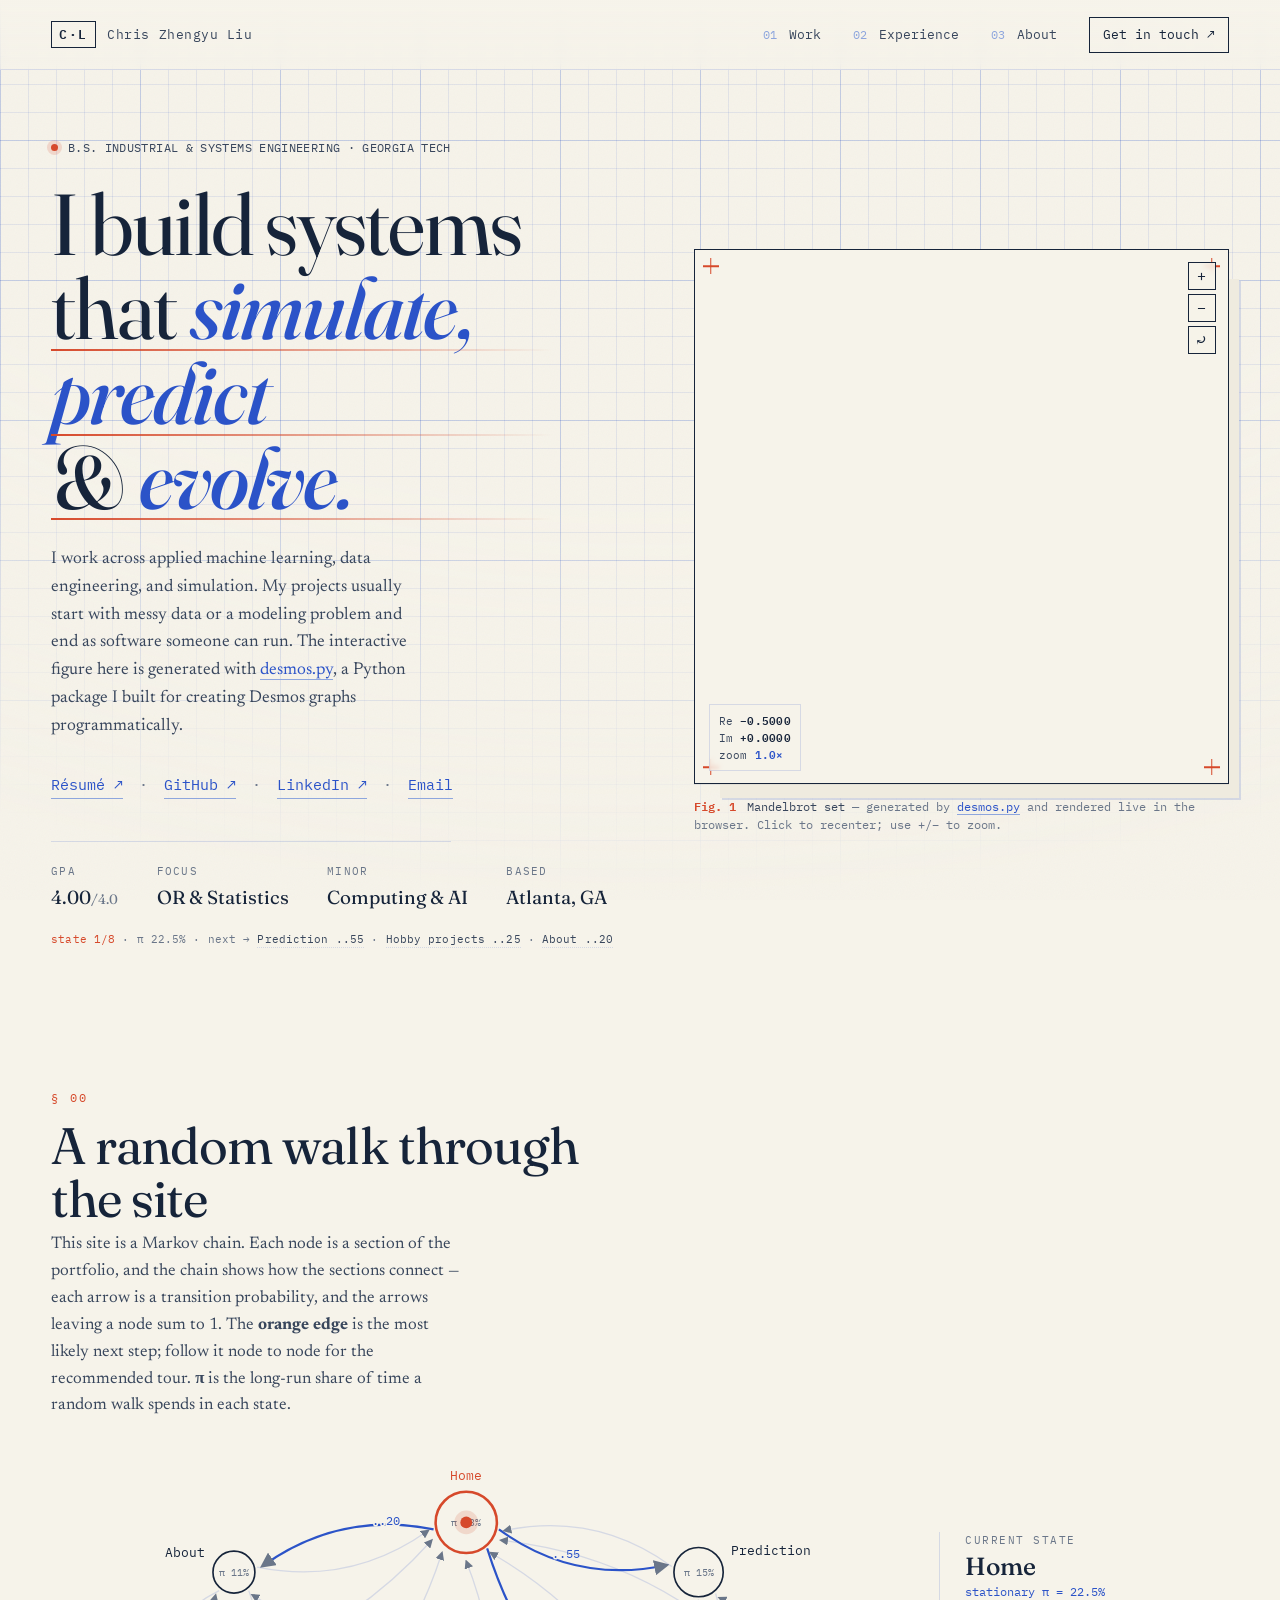
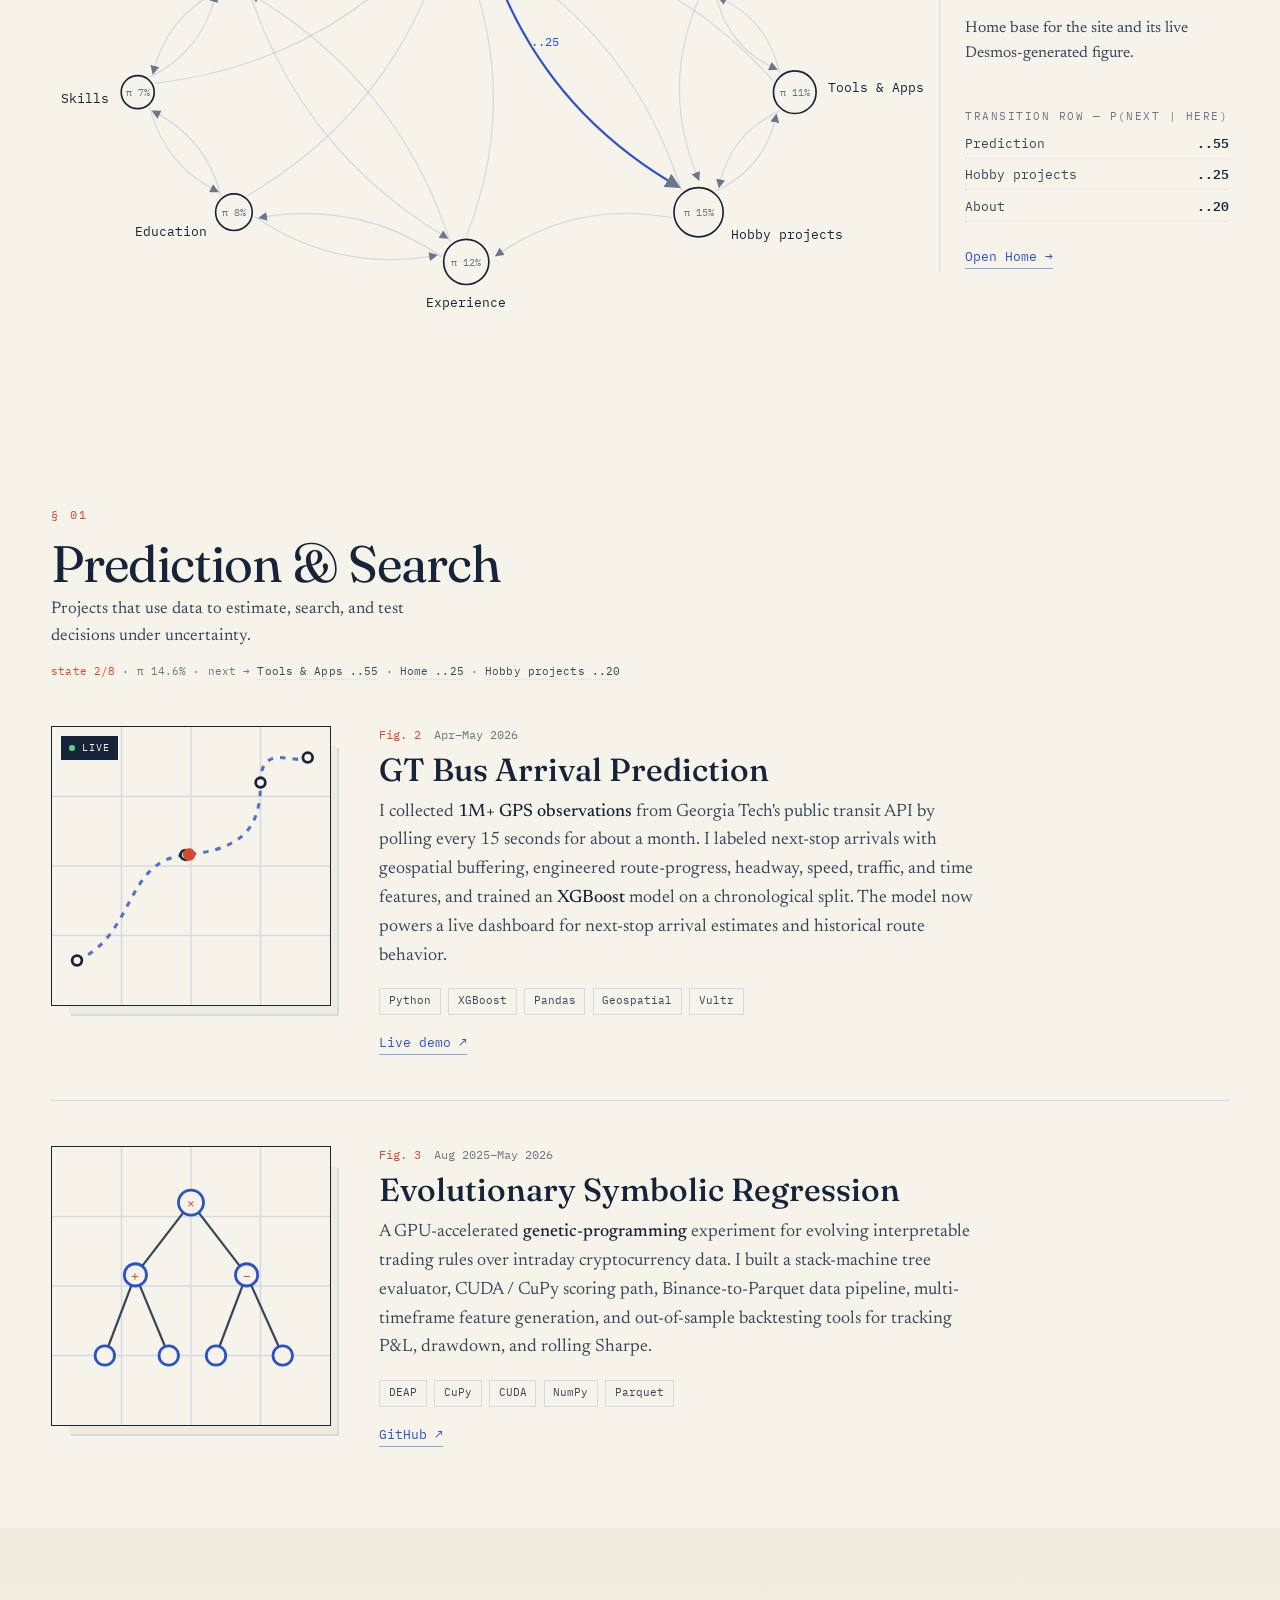
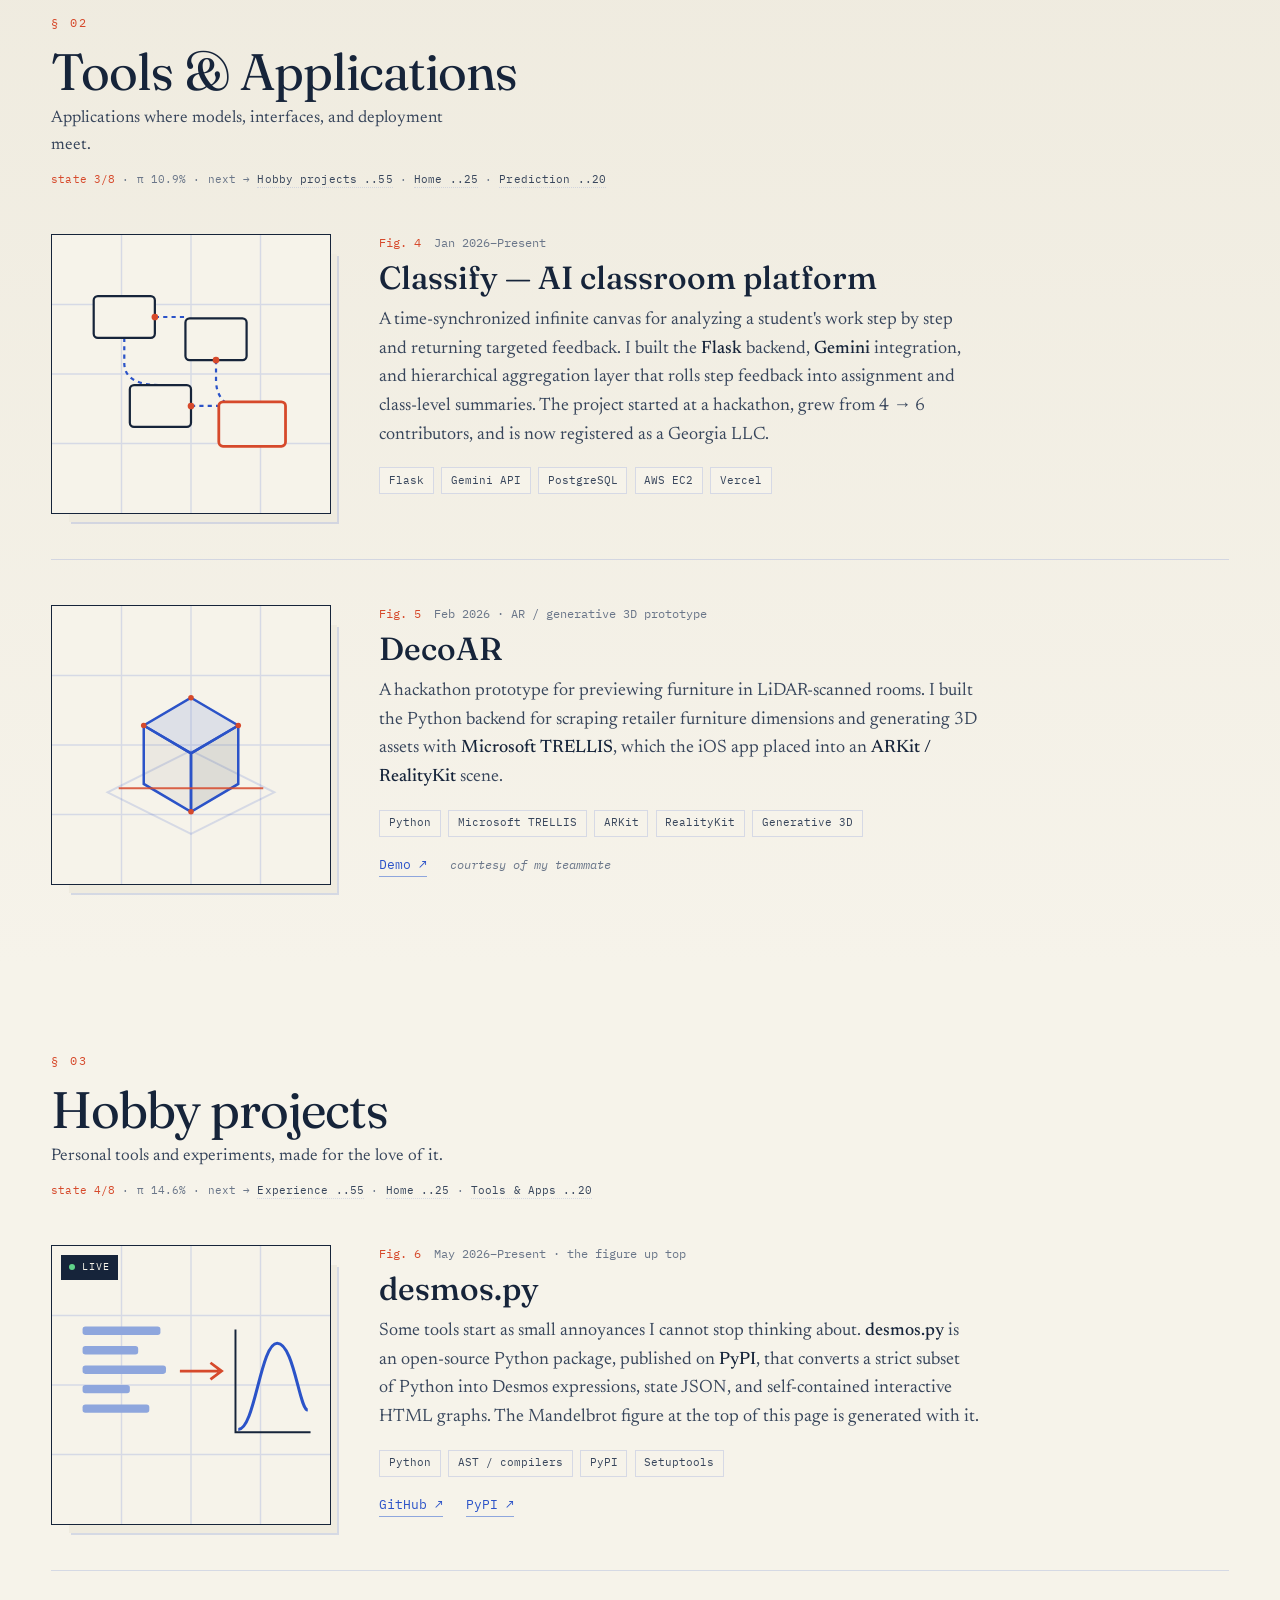
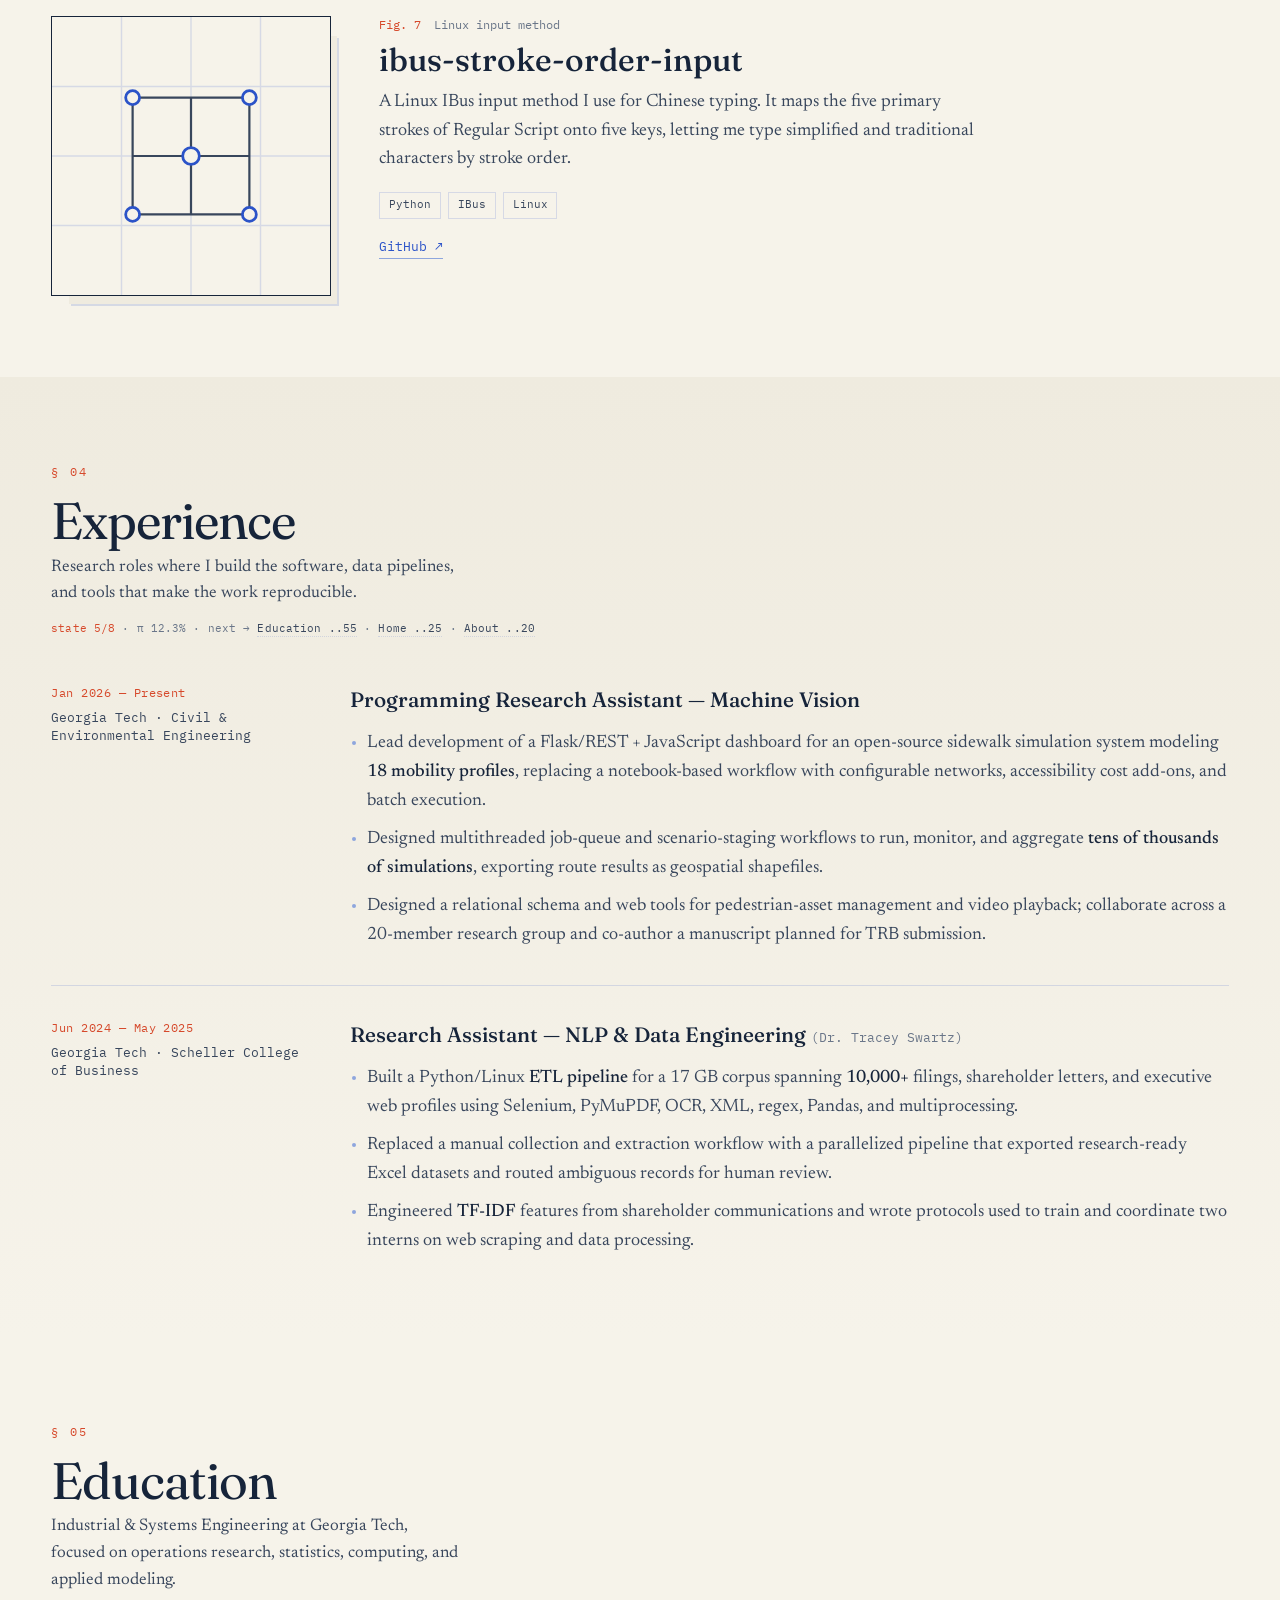
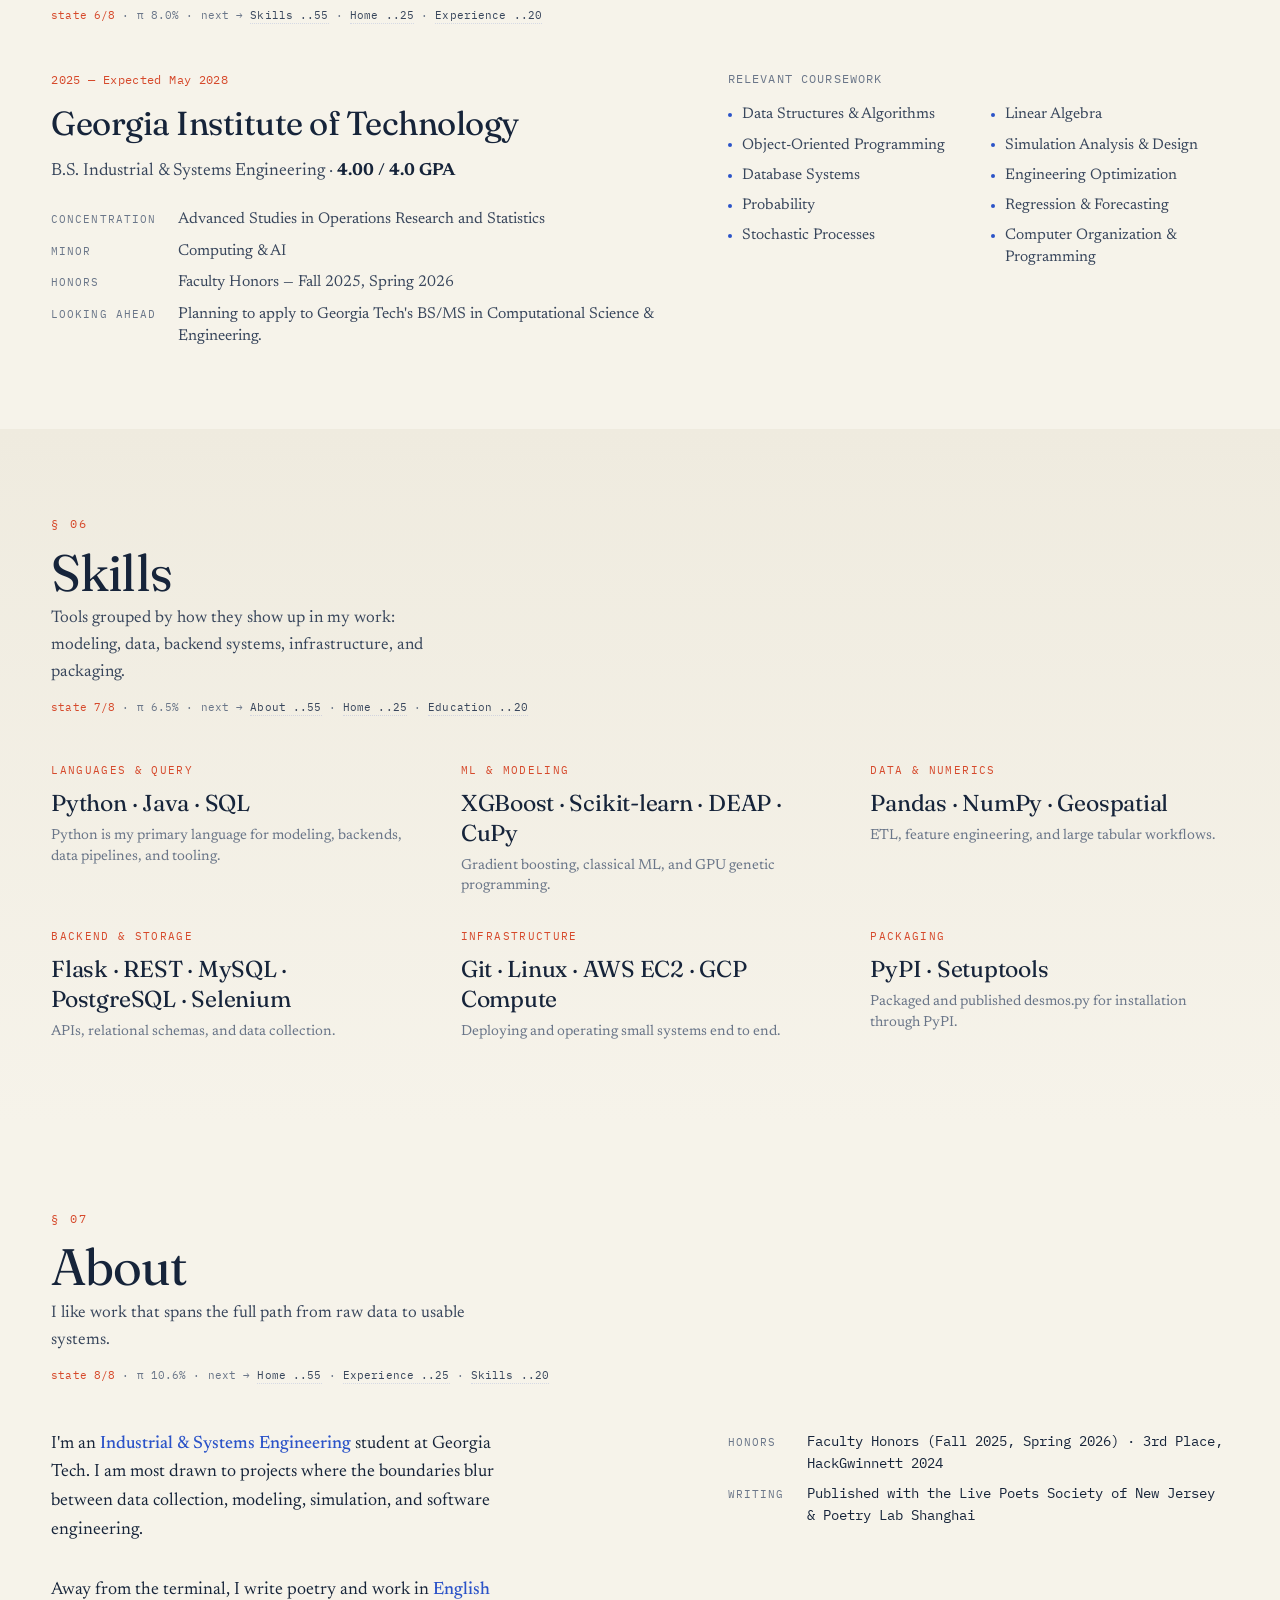
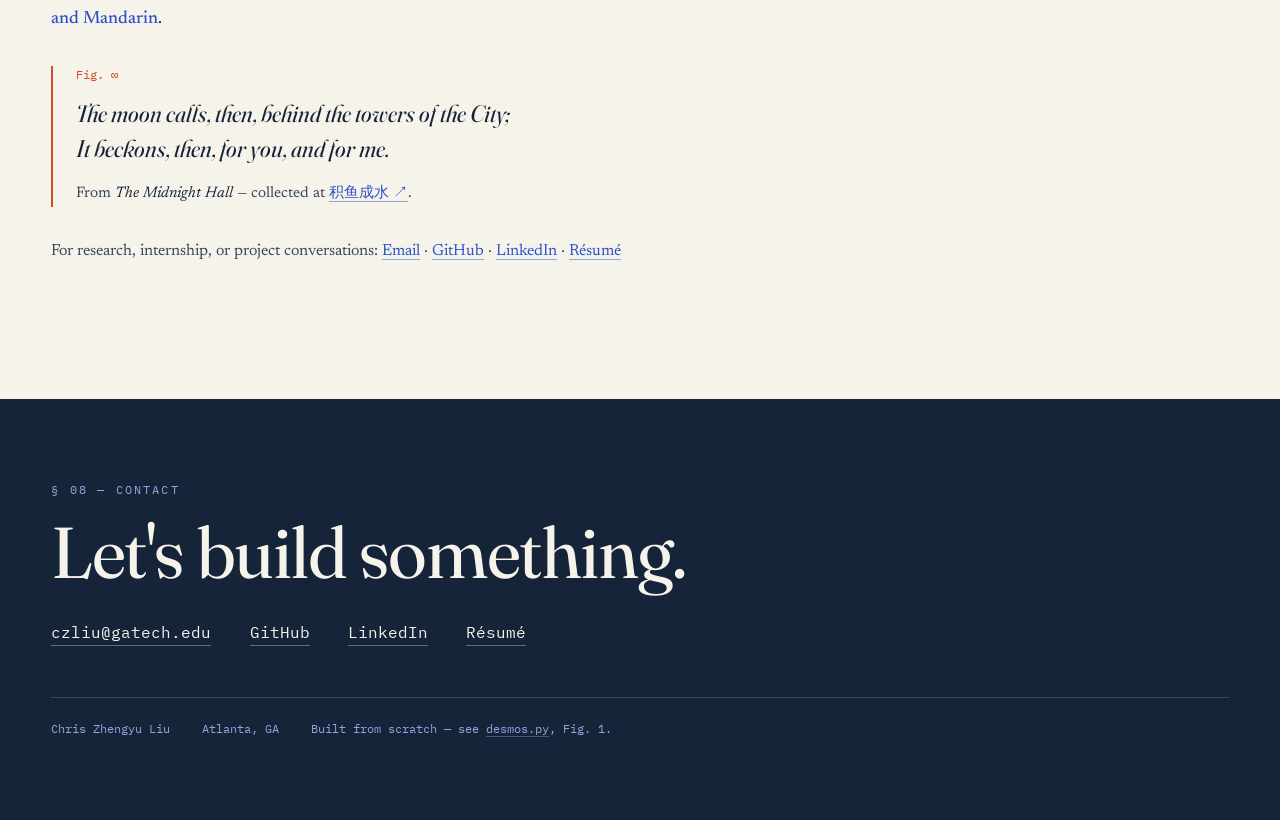
==== linear.html @ 74fdd17d "Add touch/mobile linear page and route coarse-pointer devices to it The cycle (index.html) navigates" ====
<!DOCTYPE html>
<html lang="en">
<head>
<meta charset="UTF-8" />
<meta name="viewport" content="width=device-width, initial-scale=1.0" />
<title>Chris Zhengyu Liu — Applied ML &amp; Data Engineering</title>
<meta name="description" content="Chris Zhengyu Liu — Industrial & Systems Engineering at Georgia Tech. Applied machine learning, data engineering, and simulation." />
<meta name="author" content="Chris Zhengyu Liu" />
<meta name="theme-color" content="#f6f3ea" />
<link rel="icon" href="favicon.svg" type="image/svg+xml" />
<link rel="canonical" href="https://czliu.dev/" />

<!-- Open Graph / social -->
<meta property="og:type" content="website" />
<meta property="og:title" content="Chris Zhengyu Liu — Applied ML & Data Engineering" />
<meta property="og:description" content="ISyE at Georgia Tech. Applied ML, data engineering, and simulation — with a live desmos.py Mandelbrot and a Markov-chain site map." />
<meta property="og:url" content="https://czliu.dev/" />
<meta name="twitter:card" content="summary" />
<meta name="twitter:title" content="Chris Zhengyu Liu — Applied ML & Data Engineering" />
<meta name="twitter:description" content="ISyE at Georgia Tech. Applied ML, data engineering, and simulation." />

<link rel="preconnect" href="https://fonts.googleapis.com" />
<link rel="preconnect" href="https://fonts.gstatic.com" crossorigin />
<link href="https://fonts.googleapis.com/css2?family=Fraunces:ital,opsz,wght@0,9..144,300..700;1,9..144,300..600&family=Newsreader:ital,opsz,wght@0,6..72,300..500;1,6..72,300..400&family=IBM+Plex+Mono:wght@400;500;600&display=swap" rel="stylesheet" />

<link rel="stylesheet" href="css/styles.css" />
<script src="https://www.desmos.com/api/v1.11/calculator.js?apiKey=896aa12c7b744870b70aef3f27878099"></script>
</head>
<body>

  <!-- drafting-paper grid + grain overlays -->
  <div class="paper-grid" aria-hidden="true"></div>
  <div class="grain" aria-hidden="true"></div>

  <!-- docked Markov-chain minimap (appears after the §00 section; built by markov.js) -->
  <aside class="minimap" id="minimap" aria-label="Site map — random walk">
    <span class="minimap__cap"><span>minimap</span><span>you ●</span></span>
  </aside>

  <header class="nav">
    <a class="nav__brand" href="#top">
      <span class="nav__mark">C·L</span>
      <span class="nav__name">Chris&nbsp;Zhengyu&nbsp;Liu</span>
    </a>
    <nav class="nav__links" aria-label="Primary">
      <a href="#predict"><span class="idx">01</span> Work</a>
      <a href="#experience"><span class="idx">02</span> Experience</a>
      <a href="#about"><span class="idx">03</span> About</a>
      <a class="nav__cta" href="#contact">Get in touch <span aria-hidden="true">↗</span></a>
    </nav>
  </header>

  <main id="top">
    <section class="hero" id="home">

      <!-- LEFT: positioning -->
      <div class="hero__intro">
        <p class="eyebrow reveal" style="--d:.05s">
          <span class="eyebrow__dot"></span>
          B.S. Industrial &amp; Systems Engineering · Georgia Tech
        </p>

        <h1 class="hero__title">
          <span class="line reveal" style="--d:.12s">I build systems</span>
          <span class="line reveal" style="--d:.20s">that <em>simulate,</em></span>
          <span class="line reveal" style="--d:.28s"><em>predict</em> &amp; <em>evolve.</em></span>
        </h1>

        <p class="hero__lede reveal" style="--d:.40s">
          I work across applied machine learning, data engineering, and simulation. My projects
          usually start with messy data or a modeling problem and end as software someone can run.
          The interactive figure here is generated with
          <a href="https://github.com/chris-zy-liu/desmos.py">desmos.py</a>, a Python package I
          built for creating Desmos graphs programmatically.
        </p>

        <p class="hero__links reveal" style="--d:.50s">
          <a href="Chris_Liu_General_Resume.pdf" target="_blank" rel="noopener">Résumé&nbsp;↗</a>
          <span class="sep" aria-hidden="true">·</span>
          <a href="https://github.com/chris-zy-liu" target="_blank" rel="noopener">GitHub&nbsp;↗</a>
          <span class="sep" aria-hidden="true">·</span>
          <a href="https://linkedin.com/in/chris-zhengyu-liu" target="_blank" rel="noopener">LinkedIn&nbsp;↗</a>
          <span class="sep" aria-hidden="true">·</span>
          <a href="mailto:czliu@gatech.edu">Email</a>
        </p>

        <dl class="hero__stats reveal" style="--d:.60s">
          <div><dt>GPA</dt><dd>4.00<span>/4.0</span></dd></div>
          <div><dt>Focus</dt><dd>OR &amp; Statistics</dd></div>
          <div><dt>Minor</dt><dd>Computing &amp; AI</dd></div>
          <div><dt>Based</dt><dd>Atlanta, GA</dd></div>
        </dl>

        <p class="statetag reveal" style="--d:.70s" data-state="0"></p>
      </div>

      <!-- RIGHT: the drafted Mandelbrot figure -->
      <figure class="plot reveal" style="--d:.34s">
        <div class="plot__frame" id="plot-frame">
          <div id="calc" class="plot__calc"></div>

          <!-- registration / crop marks -->
          <span class="reg reg--tl" aria-hidden="true"></span>
          <span class="reg reg--tr" aria-hidden="true"></span>
          <span class="reg reg--bl" aria-hidden="true"></span>
          <span class="reg reg--br" aria-hidden="true"></span>

          <!-- live coordinate readout -->
          <div class="plot__hud" aria-hidden="true">
            <span class="hud__row">Re&nbsp;<b id="hud-re">−0.5000</b></span>
            <span class="hud__row">Im&nbsp;<b id="hud-im">+0.0000</b></span>
            <span class="hud__row hud__zoom">zoom&nbsp;<b id="hud-zoom">1.0×</b></span>
          </div>

          <!-- zoom controls -->
          <div class="plot__ctrl">
            <button id="zoom-in"  aria-label="Zoom in">+</button>
            <button id="zoom-out" aria-label="Zoom out">−</button>
            <button id="zoom-rst" aria-label="Reset view">⤾</button>
          </div>
        </div>

        <figcaption class="plot__cap">
          <span class="plot__fig">Fig.&nbsp;1</span>
          Mandelbrot set <span class="muted">— generated by</span>
          <a href="https://github.com/chris-zy-liu/desmos.py">desmos.py</a>
          <span class="muted">and rendered live in the browser. Click to recenter; use +/− to zoom.</span>
        </figcaption>
      </figure>

    </section>

    <!-- ============================ RANDOM WALK ========================= -->
    <section id="walk" class="section walk">
      <header class="section__head reveal">
        <span class="section__no">§ 00</span>
        <h2 class="section__title">A random walk through the site</h2>
        <p class="section__sub">
          This site is a Markov chain. Each node is a section of the portfolio, and the chain shows
          how the sections connect — each arrow is a transition probability, and the arrows leaving a
          node sum to 1. The <b>orange edge</b> is the most likely next step; follow it node to node
          for the recommended tour. <b>π</b> is the long-run share of time a random walk spends in
          each state.
        </p>
      </header>

      <div class="walk__stage reveal">
        <div class="walk__diagram" id="markov" role="img"
             aria-label="A Markov-chain state diagram of this site's sections."></div>

        <aside class="walk__panel">
          <p class="walk__kicker">Current state</p>
          <h3 class="walk__label" id="mk-label">—</h3>
          <p class="walk__pi" id="mk-pi"></p>
          <p class="walk__desc" id="mk-desc"></p>
          <p class="walk__kicker walk__kicker--next">Transition row — P(next | here)</p>
          <ul class="walk__next" id="mk-next"></ul>
          <a class="walk__go" id="mk-go" href="#top">Open section <span aria-hidden="true">→</span></a>
        </aside>
      </div>
    </section>

    <!-- ======================= PREDICTION & SEARCH ====================== -->
    <section id="predict" class="section">
      <header class="section__head reveal">
        <span class="section__no">§ 01</span>
        <h2 class="section__title">Prediction &amp; Search</h2>
        <p class="section__sub">Projects that use data to estimate, search, and test decisions under uncertainty.</p>
        <p class="statetag" data-state="1"></p>
      </header>

      <ol class="projects">

        <!-- GT Bus Arrival Prediction -->
        <li class="project reveal" id="p-bus">
          <div class="project__media">
            <svg class="fig fig--route" viewBox="0 0 200 200" aria-hidden="true">
              <path class="fig__grid" d="M0 50H200M0 100H200M0 150H200M50 0V200M100 0V200M150 0V200"/>
              <path id="busline" class="fig__path" d="M18 168 C 60 150, 52 96, 96 92 S 150 70, 150 40 S 176 28, 184 22"/>
              <g class="fig__stops">
                <circle cx="18" cy="168" r="3.5"/><circle cx="96" cy="92" r="3.5"/>
                <circle cx="150" cy="40" r="3.5"/><circle cx="184" cy="22" r="3.5"/>
              </g>
              <circle class="fig__bus" r="4.5"><animateMotion dur="6s" repeatCount="indefinite" rotate="auto"><mpath href="#busline"/></animateMotion></circle>
            </svg>
            <span class="project__live"><span class="dot"></span>live</span>
          </div>
          <div class="project__body">
            <p class="project__meta"><span class="project__fig">Fig. 2</span> Apr–May 2026</p>
            <h3 class="project__name">GT Bus Arrival Prediction</h3>
            <p class="project__desc">
              I collected <b>1M+ GPS observations</b> from Georgia Tech's public transit API by polling
              every 15&nbsp;seconds for about a month. I labeled next-stop arrivals with geospatial
              buffering, engineered route-progress, headway, speed, traffic, and time features, and
              trained an <b>XGBoost</b> model on a chronological split. The model now powers a live
              dashboard for next-stop arrival estimates and historical route behavior.
            </p>
            <ul class="tags">
              <li>Python</li><li>XGBoost</li><li>Pandas</li><li>Geospatial</li><li>Vultr</li>
            </ul>
            <p class="project__links">
              <a href="http://108.61.220.216:8080/">Live demo <span aria-hidden="true">↗</span></a>
            </p>
          </div>
        </li>

        <!-- Evolutionary Symbolic Regression -->
        <li class="project reveal" id="p-symreg">
          <div class="project__media">
            <svg class="fig fig--tree" viewBox="0 0 200 200" aria-hidden="true">
              <path class="fig__grid" d="M0 50H200M0 100H200M0 150H200M50 0V200M100 0V200M150 0V200"/>
              <g class="fig__branch">
                <line x1="100" y1="40" x2="60" y2="92"/><line x1="100" y1="40" x2="140" y2="92"/>
                <line x1="60" y1="92" x2="38" y2="150"/><line x1="60" y1="92" x2="84" y2="150"/>
                <line x1="140" y1="92" x2="118" y2="150"/><line x1="140" y1="92" x2="166" y2="150"/>
              </g>
              <g class="fig__node">
                <circle cx="100" cy="40" r="9"/><circle cx="60" cy="92" r="8"/><circle cx="140" cy="92" r="8"/>
                <circle cx="38" cy="150" r="7"/><circle cx="84" cy="150" r="7"/>
                <circle cx="118" cy="150" r="7"/><circle cx="166" cy="150" r="7"/>
              </g>
              <g class="fig__op">
                <text x="100" y="44">×</text><text x="60" y="96">+</text><text x="140" y="96">−</text>
              </g>
            </svg>
          </div>
          <div class="project__body">
            <p class="project__meta"><span class="project__fig">Fig. 3</span> Aug 2025–May 2026</p>
            <h3 class="project__name">Evolutionary Symbolic Regression</h3>
            <p class="project__desc">
              A GPU-accelerated <b>genetic-programming</b> experiment for evolving interpretable
              trading rules over intraday cryptocurrency data. I built a stack-machine tree evaluator,
              CUDA&nbsp;/&nbsp;CuPy scoring path, Binance-to-Parquet data pipeline, multi-timeframe
              feature generation, and out-of-sample backtesting tools for tracking P&amp;L, drawdown,
              and rolling Sharpe.
            </p>
            <ul class="tags">
              <li>DEAP</li><li>CuPy</li><li>CUDA</li><li>NumPy</li><li>Parquet</li>
            </ul>
            <p class="project__links">
              <a href="https://github.com/chris-zy-liu/symbolic-evolution-of-trading-agents">GitHub <span aria-hidden="true">↗</span></a>
            </p>
          </div>
        </li>
      </ol>
    </section>

    <!-- ====================== TOOLS & APPLICATIONS ====================== -->
    <section id="tools" class="section section--alt">
      <header class="section__head reveal">
        <span class="section__no">§ 02</span>
        <h2 class="section__title">Tools &amp; Applications</h2>
        <p class="section__sub">Applications where models, interfaces, and deployment meet.</p>
        <p class="statetag" data-state="2"></p>
      </header>

      <ol class="projects">

        <!-- Classify -->
        <li class="project reveal" id="p-classify">
          <div class="project__media">
            <svg class="fig fig--canvas" viewBox="0 0 200 200" aria-hidden="true">
              <path class="fig__grid" d="M0 50H200M0 100H200M0 150H200M50 0V200M100 0V200M150 0V200"/>
              <path class="fig__link" d="M74 59 H96 M52 74 V92 Q52 108 78 108 M118 90 V104 Q118 120 132 124 M100 123 H120"/>
              <g class="fig__cards">
                <rect x="30" y="44" width="44" height="30" rx="3"/>
                <rect x="96" y="60" width="44" height="30" rx="3"/>
                <rect x="56" y="108" width="44" height="30" rx="3"/>
                <rect class="fig__sum" x="120" y="120" width="48" height="32" rx="3"/>
              </g>
              <g class="fig__dot"><circle cx="74" cy="59" r="2.4"/><circle cx="118" cy="90" r="2.4"/><circle cx="100" cy="123" r="2.4"/></g>
            </svg>
          </div>
          <div class="project__body">
            <p class="project__meta"><span class="project__fig">Fig. 4</span> Jan 2026–Present</p>
            <h3 class="project__name">Classify — AI classroom platform</h3>
            <p class="project__desc">
              A time-synchronized infinite canvas for analyzing a student's work step by step and
              returning targeted feedback. I built the <b>Flask</b> backend, <b>Gemini</b> integration,
              and hierarchical aggregation layer that rolls step feedback into assignment and
              class-level summaries. The project started at a hackathon, grew from 4&nbsp;→&nbsp;6
              contributors, and is now registered as a Georgia LLC.
            </p>
            <ul class="tags">
              <li>Flask</li><li>Gemini API</li><li>PostgreSQL</li><li>AWS EC2</li><li>Vercel</li>
            </ul>
          </div>
        </li>

        <!-- DecoAR -->
        <li class="project reveal" id="p-decoar">
          <div class="project__media">
            <svg class="fig fig--ar" viewBox="0 0 200 200" aria-hidden="true">
              <path class="fig__grid" d="M0 50H200M0 100H200M0 150H200M50 0V200M100 0V200M150 0V200"/>
              <path class="fig__floor" d="M40 134 L100 164 L160 134 L100 104 Z"/>
              <path class="fig__cube-l" d="M66 86 L100 106 L100 148 L66 128 Z"/>
              <path class="fig__cube-r" d="M134 86 L100 106 L100 148 L134 128 Z"/>
              <path class="fig__cube-top" d="M100 66 L134 86 L100 106 L66 86 Z"/>
              <g class="fig__scanpts"><circle cx="100" cy="66" r="2"/><circle cx="66" cy="86" r="2"/><circle cx="134" cy="86" r="2"/><circle cx="100" cy="148" r="2"/></g>
              <line class="fig__scan" x1="48" y1="0" x2="152" y2="0">
                <animateTransform attributeName="transform" type="translate" values="0 60;0 156;0 60" dur="4.5s" repeatCount="indefinite"/>
              </line>
            </svg>
          </div>
          <div class="project__body">
            <p class="project__meta"><span class="project__fig">Fig. 5</span> Feb 2026 · AR / generative 3D prototype</p>
            <h3 class="project__name">DecoAR</h3>
            <p class="project__desc">
              A hackathon prototype for previewing furniture in LiDAR-scanned rooms. I built the
              Python backend for scraping retailer furniture dimensions and generating 3D assets with
              <b>Microsoft TRELLIS</b>, which the iOS app placed into an <b>ARKit / RealityKit</b> scene.
            </p>
            <ul class="tags">
              <li>Python</li><li>Microsoft TRELLIS</li><li>ARKit</li><li>RealityKit</li><li>Generative 3D</li>
            </ul>
            <p class="project__links">
              <a href="https://www.youtube.com/watch?v=DTVRyiNHafc">Demo <span aria-hidden="true">↗</span></a>
              <span class="project__credit">courtesy of my teammate</span>
            </p>
          </div>
        </li>
      </ol>
    </section>

    <!-- ========================= HOBBY PROJECTS ========================= -->
    <section id="hobby" class="section">
      <header class="section__head reveal">
        <span class="section__no">§ 03</span>
        <h2 class="section__title">Hobby projects</h2>
        <p class="section__sub">Personal tools and experiments, made for the love of it.</p>
        <p class="statetag" data-state="3"></p>
      </header>

      <ol class="projects">

        <!-- desmos.py -->
        <li class="project reveal" id="p-desmos">
          <div class="project__media">
            <svg class="fig fig--compile" viewBox="0 0 200 200" aria-hidden="true">
              <path class="fig__grid" d="M0 50H200M0 100H200M0 150H200M50 0V200M100 0V200M150 0V200"/>
              <g class="fig__code">
                <rect x="22" y="58" width="56" height="6" rx="2"/><rect x="22" y="72" width="40" height="6" rx="2"/>
                <rect x="22" y="86" width="60" height="6" rx="2"/><rect x="22" y="100" width="34" height="6" rx="2"/>
                <rect x="22" y="114" width="48" height="6" rx="2"/>
              </g>
              <path class="fig__arrow" d="M92 90 H120 M114 84 L122 90 L114 96"/>
              <path class="fig__curve" d="M134 132 C 146 132, 150 70, 162 70 S 178 118, 184 118"/>
              <path class="fig__axes" d="M132 60V134H186"/>
            </svg>
            <span class="project__live"><span class="dot"></span>live</span>
          </div>
          <div class="project__body">
            <p class="project__meta"><span class="project__fig">Fig. 6</span> May 2026–Present · the figure up top</p>
            <h3 class="project__name">desmos.py</h3>
            <p class="project__desc">
              Some tools start as small annoyances I cannot stop thinking about. <b>desmos.py</b> is an
              open-source Python package, published on <b>PyPI</b>, that converts a strict subset of
              Python into Desmos expressions, state JSON, and self-contained interactive HTML graphs.
              The Mandelbrot figure at the top of this page is generated with it.
            </p>
            <ul class="tags">
              <li>Python</li><li>AST / compilers</li><li>PyPI</li><li>Setuptools</li>
            </ul>
            <p class="project__links">
              <a href="https://github.com/chris-zy-liu/desmos.py">GitHub <span aria-hidden="true">↗</span></a>
              <a href="https://pypi.org/project/desmosdotpy/">PyPI <span aria-hidden="true">↗</span></a>
            </p>
          </div>
        </li>

        <!-- ibus-stroke-order-input -->
        <li class="project reveal" id="p-ibus">
          <div class="project__media">
            <svg class="fig fig--ibus" viewBox="0 0 200 200" aria-hidden="true">
              <path class="fig__grid" d="M0 50H200M0 100H200M0 150H200M50 0V200M100 0V200M150 0V200"/>
              <g class="fig__branch">
                <line x1="58" y1="58" x2="142" y2="58"/><line x1="142" y1="58" x2="142" y2="142"/>
                <line x1="142" y1="142" x2="58" y2="142"/><line x1="58" y1="142" x2="58" y2="58"/>
                <line x1="100" y1="58" x2="100" y2="142"/><line x1="58" y1="100" x2="142" y2="100"/>
              </g>
              <g class="fig__node">
                <circle cx="58" cy="58" r="5"/><circle cx="142" cy="58" r="5"/>
                <circle cx="58" cy="142" r="5"/><circle cx="142" cy="142" r="5"/>
                <circle cx="100" cy="100" r="6"/>
              </g>
            </svg>
          </div>
          <div class="project__body">
            <p class="project__meta"><span class="project__fig">Fig. 7</span> Linux input method</p>
            <h3 class="project__name">ibus-stroke-order-input</h3>
            <p class="project__desc">
              A Linux IBus input method I use for Chinese typing. It maps the five primary strokes of
              Regular Script onto five keys, letting me type simplified and traditional characters by
              stroke order.
            </p>
            <ul class="tags">
              <li>Python</li><li>IBus</li><li>Linux</li>
            </ul>
            <p class="project__links">
              <a href="https://github.com/chris-zy-liu/ibus-stroke-order-input">GitHub <span aria-hidden="true">↗</span></a>
            </p>
          </div>
        </li>
      </ol>
    </section>

    <!-- =========================== EXPERIENCE =========================== -->
    <section id="experience" class="section section--alt">
      <header class="section__head reveal">
        <span class="section__no">§ 04</span>
        <h2 class="section__title">Experience</h2>
        <p class="section__sub">Research roles where I build the software, data pipelines, and tools that make the work reproducible.</p>
        <p class="statetag" data-state="4"></p>
      </header>

      <div class="research">
        <article class="rentry reveal">
          <div class="rentry__rail">
            <span class="rentry__date">Jan 2026 — Present</span>
            <span class="rentry__org">Georgia Tech · Civil &amp; Environmental Engineering</span>
          </div>
          <div class="rentry__body">
            <h3 class="rentry__role">Programming Research Assistant — Machine Vision</h3>
            <ul class="rentry__points">
              <li>Lead development of a Flask/REST + JavaScript dashboard for an open-source sidewalk
                simulation system modeling <b>18 mobility profiles</b>, replacing a notebook-based
                workflow with configurable networks, accessibility cost add-ons, and batch execution.</li>
              <li>Designed multithreaded job-queue and scenario-staging workflows to run, monitor, and
                aggregate <b>tens of thousands of simulations</b>, exporting route results as geospatial shapefiles.</li>
              <li>Designed a relational schema and web tools for pedestrian-asset management and video
                playback; collaborate across a 20-member research group and co-author a manuscript planned for TRB submission.</li>
            </ul>
          </div>
        </article>

        <article class="rentry reveal">
          <div class="rentry__rail">
            <span class="rentry__date">Jun 2024 — May 2025</span>
            <span class="rentry__org">Georgia Tech · Scheller College of Business</span>
          </div>
          <div class="rentry__body">
            <h3 class="rentry__role">Research Assistant — NLP &amp; Data Engineering <span class="rentry__pi">(Dr. Tracey Swartz)</span></h3>
            <ul class="rentry__points">
              <li>Built a Python/Linux <b>ETL pipeline</b> for a 17&nbsp;GB corpus spanning <b>10,000+</b> filings,
                shareholder letters, and executive web profiles using Selenium, PyMuPDF, OCR, XML, regex, Pandas, and multiprocessing.</li>
              <li>Replaced a manual collection and extraction workflow with a parallelized pipeline that exported
                research-ready Excel datasets and routed ambiguous records for human review.</li>
              <li>Engineered <b>TF-IDF</b> features from shareholder communications and wrote protocols used to
                train and coordinate two interns on web scraping and data processing.</li>
            </ul>
          </div>
        </article>
      </div>
    </section>

    <!-- ============================ EDUCATION =========================== -->
    <section id="education" class="section">
      <header class="section__head reveal">
        <span class="section__no">§ 05</span>
        <h2 class="section__title">Education</h2>
        <p class="section__sub">Industrial &amp; Systems Engineering at Georgia Tech, focused on operations research, statistics, computing, and applied modeling.</p>
        <p class="statetag" data-state="5"></p>
      </header>

      <div class="edu reveal">
        <div class="edu__main">
          <p class="edu__date">2025 — Expected May 2028</p>
          <h3 class="edu__school">Georgia Institute of Technology</h3>
          <p class="edu__deg">B.S. Industrial &amp; Systems Engineering · <b>4.00 / 4.0 GPA</b></p>
          <dl class="edu__facts">
            <dt>Concentration</dt><dd>Advanced Studies in Operations Research and Statistics</dd>
            <dt>Minor</dt><dd>Computing &amp; AI</dd>
            <dt>Honors</dt><dd>Faculty Honors — Fall 2025, Spring 2026</dd>
            <dt>Looking ahead</dt><dd>Planning to apply to Georgia Tech's BS/MS in Computational Science &amp; Engineering.</dd>
          </dl>
        </div>
        <div class="edu__course">
          <p class="edu__kicker">Relevant coursework</p>
          <ul class="edu__list">
            <li>Data Structures &amp; Algorithms</li><li>Object-Oriented Programming</li>
            <li>Database Systems</li><li>Probability</li><li>Stochastic Processes</li>
            <li>Linear Algebra</li><li>Simulation Analysis &amp; Design</li>
            <li>Engineering Optimization</li><li>Regression &amp; Forecasting</li>
            <li>Computer Organization &amp; Programming</li>
          </ul>
        </div>
      </div>
    </section>

    <!-- ============================== SKILLS ============================ -->
    <section id="skills" class="section section--alt">
      <header class="section__head reveal">
        <span class="section__no">§ 06</span>
        <h2 class="section__title">Skills</h2>
        <p class="section__sub">Tools grouped by how they show up in my work: modeling, data, backend systems, infrastructure, and packaging.</p>
        <p class="statetag" data-state="6"></p>
      </header>

      <div class="skills reveal">
        <div class="skl"><p class="skl__cat">Languages &amp; query</p><p class="skl__items">Python · Java · SQL</p><p class="skl__note">Python is my primary language for modeling, backends, data pipelines, and tooling.</p></div>
        <div class="skl"><p class="skl__cat">ML &amp; modeling</p><p class="skl__items">XGBoost · Scikit-learn · DEAP · CuPy</p><p class="skl__note">Gradient boosting, classical ML, and GPU genetic programming.</p></div>
        <div class="skl"><p class="skl__cat">Data &amp; numerics</p><p class="skl__items">Pandas · NumPy · Geospatial</p><p class="skl__note">ETL, feature engineering, and large tabular workflows.</p></div>
        <div class="skl"><p class="skl__cat">Backend &amp; storage</p><p class="skl__items">Flask · REST · MySQL · PostgreSQL · Selenium</p><p class="skl__note">APIs, relational schemas, and data collection.</p></div>
        <div class="skl"><p class="skl__cat">Infrastructure</p><p class="skl__items">Git · Linux · AWS EC2 · GCP Compute</p><p class="skl__note">Deploying and operating small systems end to end.</p></div>
        <div class="skl"><p class="skl__cat">Packaging</p><p class="skl__items">PyPI · Setuptools</p><p class="skl__note">Packaged and published desmos.py for installation through PyPI.</p></div>
      </div>
    </section>

    <!-- ============================== ABOUT ============================= -->
    <section id="about" class="section">
      <header class="section__head reveal">
        <span class="section__no">§ 07</span>
        <h2 class="section__title">About</h2>
        <p class="section__sub">I like work that spans the full path from raw data to usable systems.</p>
        <p class="statetag" data-state="7"></p>
      </header>

      <div class="about">
        <div class="about__col about__bio reveal">
          <p class="about__lead">
            I'm an <b>Industrial &amp; Systems Engineering</b> student at Georgia Tech. I am most drawn
            to projects where the boundaries blur between data collection, modeling, simulation, and
            software engineering.
          </p>
          <p class="about__lead">Away from the terminal, I write poetry and work in <b>English and Mandarin</b>.</p>

          <figure class="about__poem">
            <span class="about__figmark">Fig. ∞</span>
            <blockquote class="about__verse">
              The moon calls, then, behind the towers of the City;<br>
              It beckons, then, for you, and for me.
            </blockquote>
            <figcaption>
              From <cite>The Midnight Hall</cite> — collected at
              <a href="https://chris-zy-liu.github.io/">积鱼成水 <span aria-hidden="true">↗</span></a>.
            </figcaption>
          </figure>

          <p class="about__contact">
            For research, internship, or project conversations:
            <a href="mailto:czliu@gatech.edu">Email</a> ·
            <a href="https://github.com/chris-zy-liu" target="_blank" rel="noopener">GitHub</a> ·
            <a href="https://linkedin.com/in/chris-zhengyu-liu" target="_blank" rel="noopener">LinkedIn</a> ·
            <a href="Chris_Liu_General_Resume.pdf" target="_blank" rel="noopener">Résumé</a>
          </p>
        </div>

        <div class="about__col about__legend reveal">
          <dl class="legend">
            <dt>Honors</dt>
            <dd>Faculty Honors (Fall 2025, Spring 2026) · 3rd Place, HackGwinnett 2024</dd>
            <dt>Writing</dt>
            <dd>Published with the Live Poets Society of New&nbsp;Jersey &amp; Poetry Lab Shanghai</dd>
          </dl>
        </div>
      </div>
    </section>

    <!-- ============================= CONTACT ============================ -->
    <footer id="contact" class="contact">
      <div class="contact__inner reveal">
        <p class="contact__no">§ 08 — Contact</p>
        <h2 class="contact__title">Let's build something.</h2>
        <ul class="contact__links">
          <li><a href="mailto:czliu@gatech.edu">czliu@gatech.edu</a></li>
          <li><a href="https://github.com/chris-zy-liu">GitHub</a></li>
          <li><a href="https://linkedin.com/in/chris-zhengyu-liu">LinkedIn</a></li>
          <li><a href="Chris_Liu_General_Resume.pdf">Résumé</a></li>
        </ul>
        <p class="contact__foot">
          <span>Chris Zhengyu Liu</span>
          <span>Atlanta, GA</span>
          <span>Built from scratch — see <a href="https://github.com/chris-zy-liu/desmos.py">desmos.py</a>, Fig.&nbsp;1.</span>
        </p>
      </div>
    </footer>
  </main>

  <noscript>
    <p style="text-align:center;font-family:monospace;padding:2rem">
      This site uses JavaScript for its interactive figures. Please enable it to explore them.
    </p>
  </noscript>

  <script src="js/mandelbrot.js"></script>
  <script src="js/markov.js"></script>
  <script src="js/main.js"></script>
</body>
</html>
---- css/styles.css ----
/* =========================================================
   Chris Liu — Portfolio  ·  Light-blueprint / drafting-notebook
   Prototype: hero + type & color system
   ========================================================= */

:root {
  /* paper & ink */
  --paper:      #f6f3ea;
  --paper-2:    #efebdf;
  --ink:        #16243a;
  --ink-2:      #38465c;
  --ink-soft:   #6a7689;

  /* blueprint accents */
  --blue:       #2b53c8;   /* drafting ink-blue */
  --blue-soft:  #8ea6dd;
  --grid:       rgba(43, 83, 200, 0.10);
  --grid-bold:  rgba(43, 83, 200, 0.16);
  --accent:     #d6492b;   /* correction-pen vermilion */

  /* type */
  --font-display: "Fraunces", Georgia, serif;
  --font-body:    "Newsreader", Georgia, serif;
  --font-mono:    "IBM Plex Mono", ui-monospace, monospace;

  /* metrics */
  --maxw: 1280px;
  --pad: clamp(1.25rem, 4vw, 3.5rem);
  --ease: cubic-bezier(.22,.61,.36,1);
}

* { box-sizing: border-box; }

html { scroll-behavior: smooth; -webkit-text-size-adjust: 100%; }

body {
  margin: 0;
  background: var(--paper);
  color: var(--ink);
  font-family: var(--font-body);
  font-size: clamp(1rem, 0.95rem + 0.3vw, 1.125rem);
  line-height: 1.6;
  font-optical-sizing: auto;
  -webkit-font-smoothing: antialiased;
  text-rendering: optimizeLegibility;
  overflow-x: hidden;
}

a { color: inherit; text-decoration: none; }

/* ---------- paper texture overlays ---------- */
.paper-grid {
  position: fixed; inset: 0; z-index: -2; pointer-events: none;
  background-color: var(--paper);
  background-image:
    linear-gradient(var(--grid) 1px, transparent 1px),
    linear-gradient(90deg, var(--grid) 1px, transparent 1px),
    linear-gradient(var(--grid-bold) 1px, transparent 1px),
    linear-gradient(90deg, var(--grid-bold) 1px, transparent 1px);
  background-size: 28px 28px, 28px 28px, 140px 140px, 140px 140px;
  /* soft radial fade so edges breathe */
  -webkit-mask-image: radial-gradient(120% 100% at 50% 0%, #000 55%, transparent 100%);
          mask-image: radial-gradient(120% 100% at 50% 0%, #000 55%, transparent 100%);
}
.grain {
  position: fixed; inset: 0; z-index: -1; pointer-events: none; opacity: .035;
  background-image: url("data:image/svg+xml,%3Csvg xmlns='http://www.w3.org/2000/svg' width='160' height='160'%3E%3Cfilter id='n'%3E%3CfeTurbulence type='fractalNoise' baseFrequency='0.85' numOctaves='2' stitchTiles='stitch'/%3E%3C/filter%3E%3Crect width='100%25' height='100%25' filter='url(%23n)'/%3E%3C/svg%3E");
  mix-blend-mode: multiply;
}

/* ---------- nav ---------- */
.nav {
  position: sticky; top: 0; z-index: 50;
  display: flex; align-items: center; justify-content: space-between;
  gap: 1rem;
  padding: 1.05rem var(--pad);
  font-family: var(--font-mono);
  backdrop-filter: blur(6px);
  border-bottom: 1px solid var(--grid-bold);
  background: linear-gradient(var(--paper), rgba(246,243,234,.6));
}
.nav__brand { display: flex; align-items: baseline; gap: .7rem; }
.nav__mark {
  font-weight: 600; letter-spacing: .12em;
  border: 1px solid var(--ink); padding: .15rem .45rem;
  font-size: .8rem; color: var(--ink);
}
.nav__name { font-size: .82rem; letter-spacing: .04em; color: var(--ink-2); }
.nav__links { display: flex; align-items: center; gap: clamp(1rem, 2.5vw, 2.2rem); font-size: .82rem; }
.nav__links a { color: var(--ink-2); transition: color .25s var(--ease); }
.nav__links a:hover { color: var(--accent); }
.nav__links .idx { color: var(--blue-soft); margin-right: .35em; font-size: .72rem; }
.nav__cta {
  border: 1px solid var(--ink); padding: .4rem .8rem; color: var(--ink) !important;
  transition: background .25s var(--ease), color .25s var(--ease) !important;
}
.nav__cta:hover { background: var(--ink); color: var(--paper) !important; }
.nav__name, .nav__links .idx { /* hide noise on small screens below */ }

/* ---------- hero layout ---------- */
.hero {
  position: relative;
  max-width: var(--maxw); margin: 0 auto;
  padding: clamp(2.5rem, 7vh, 6rem) var(--pad) clamp(2rem, 6vh, 4rem);
  display: grid;
  grid-template-columns: minmax(0, 1.05fr) minmax(0, 0.95fr);
  gap: clamp(1.5rem, 4vw, 3.5rem);
  align-items: center;
  min-height: calc(100svh - 64px);
}

/* ---------- left column ---------- */
.eyebrow {
  display: inline-flex; align-items: center; gap: .6rem;
  font-family: var(--font-mono); font-size: .76rem; letter-spacing: .03em;
  text-transform: uppercase; color: var(--ink-2);
  margin: 0 0 1.5rem;
}
.eyebrow__dot {
  width: 7px; height: 7px; border-radius: 50%;
  background: var(--accent); box-shadow: 0 0 0 4px rgba(214,73,43,.16);
  animation: pulse 2.6s ease-in-out infinite;
}
@keyframes pulse { 50% { box-shadow: 0 0 0 7px rgba(214,73,43,0); } }

.hero__title {
  font-family: var(--font-display);
  font-weight: 400;
  font-size: clamp(2.6rem, 1.5rem + 5.4vw, 5.4rem);
  line-height: 0.98;
  letter-spacing: -0.02em;
  margin: 0 0 1.6rem;
  color: var(--ink);
}
.hero__title .line { display: block; }
.hero__title em {
  font-style: italic; font-weight: 500;
  color: var(--blue);
  font-variation-settings: "opsz" 144;
}
.hero__title em::after { /* subtle underline like a plotted curve */
  content: ""; display:block; height: 2px; margin-top: -2px;
  background: linear-gradient(90deg, var(--accent), transparent 85%);
  transform: scaleX(0); transform-origin: left;
  animation: draw .9s var(--ease) forwards; animation-delay: 1s;
}
@keyframes draw { to { transform: scaleX(1); } }

.hero__lede {
  max-width: 38ch; margin: 0 0 2rem;
  color: var(--ink-2); font-size: 1.075rem; line-height: 1.62;
}
.hero__lede a { color: var(--blue); border-bottom: 1px solid var(--blue-soft); transition: color .2s var(--ease), border-color .2s var(--ease); }
.hero__lede a:hover { color: var(--accent); border-color: var(--accent); }

.hero__actions { display: flex; flex-wrap: wrap; gap: .8rem; margin-bottom: 2.6rem; }
.btn {
  font-family: var(--font-mono); font-size: .82rem; letter-spacing: .02em;
  padding: .8rem 1.3rem; border: 1px solid var(--ink);
  transition: transform .25s var(--ease), background .25s var(--ease), color .25s var(--ease), box-shadow .25s var(--ease);
}
.btn--primary { background: var(--ink); color: var(--paper); }
.btn--primary:hover { background: var(--blue); border-color: var(--blue); transform: translateY(-2px); box-shadow: 0 8px 22px -12px var(--blue); }
.btn--ghost:hover { background: var(--paper-2); transform: translateY(-2px); }

.hero__stats {
  display: grid; grid-template-columns: repeat(4, auto);
  gap: clamp(1rem, 3vw, 2.4rem); margin: 0;
  border-top: 1px solid var(--grid-bold); padding-top: 1.3rem;
  max-width: 40ch;
}
.hero__stats div { display: flex; flex-direction: column; gap: .2rem; }
.hero__stats dt {
  font-family: var(--font-mono); font-size: .66rem; letter-spacing: .12em;
  text-transform: uppercase; color: var(--ink-soft);
}
.hero__stats dd {
  margin: 0; font-family: var(--font-display); font-size: 1.18rem; color: var(--ink);
  white-space: nowrap;
}
.hero__stats dd span { color: var(--ink-soft); font-size: .85rem; }

/* ---------- right column: the plot ---------- */
.plot { margin: 0; align-self: center; }
.plot__frame {
  position: relative;
  aspect-ratio: 1 / 1;
  width: 100%;
  border: 1.5px solid var(--ink);
  background: var(--paper);
  box-shadow:
    0 1px 0 rgba(22,36,58,.06),
    18px 22px 0 -8px var(--paper-2),
    20px 24px 0 -8px var(--grid-bold);
  overflow: hidden;
  cursor: crosshair;
}
.plot__calc { position: absolute; inset: 0; }
/* strip remaining Desmos chrome / logo from the embed */
.plot__calc .dcg-logo,
.plot__calc .dcg-overlay-logo,
.plot__calc .dcg-bottombar { display: none !important; }
/* the embed paints its own paper; let our frame border sit on top */
.plot__calc .dcg-graph-outer { background: transparent !important; }

/* registration marks */
.reg { position: absolute; width: 16px; height: 16px; pointer-events: none; z-index: 3; }
.reg::before, .reg::after { content:""; position:absolute; background: var(--accent); }
.reg::before { width: 100%; height: 1.5px; top: 50%; transform: translateY(-50%); }
.reg::after  { height: 100%; width: 1.5px; left: 50%; transform: translateX(-50%); }
.reg--tl { top: 8px; left: 8px; } .reg--tr { top: 8px; right: 8px; }
.reg--bl { bottom: 8px; left: 8px; } .reg--br { bottom: 8px; right: 8px; }

/* HUD coordinate readout */
.plot__hud {
  position: absolute; left: 14px; bottom: 12px; z-index: 4;
  font-family: var(--font-mono); font-size: .68rem; line-height: 1.5;
  color: var(--ink-2);
  background: rgba(246,243,234,.78); backdrop-filter: blur(2px);
  border: 1px solid var(--grid-bold); padding: .4rem .55rem;
  letter-spacing: .02em;
}
.plot__hud b { color: var(--ink); font-weight: 600; }
.hud__row { display: block; }
.hud__zoom b { color: var(--blue); }

/* zoom controls */
.plot__ctrl {
  position: absolute; top: 12px; right: 12px; z-index: 4;
  display: flex; flex-direction: column; gap: 4px;
}
.plot__ctrl button {
  font-family: var(--font-mono); font-size: .95rem; line-height: 1;
  width: 28px; height: 28px; cursor: pointer;
  background: rgba(246,243,234,.82); color: var(--ink);
  border: 1px solid var(--ink); backdrop-filter: blur(2px);
  transition: background .2s var(--ease), color .2s var(--ease);
}
.plot__ctrl button:hover { background: var(--ink); color: var(--paper); }

.plot__cap {
  margin-top: .9rem; font-family: var(--font-mono);
  font-size: .72rem; line-height: 1.5; color: var(--ink-2);
}
.plot__fig { color: var(--accent); font-weight: 600; margin-right: .35em; }
.plot__cap a { color: var(--blue); border-bottom: 1px solid var(--blue-soft); }
.plot__cap a:hover { color: var(--accent); border-color: var(--accent); }
.plot__cap .muted { color: var(--ink-soft); }

/* ---------- reveal-on-load ---------- */
.reveal { opacity: 0; transform: translateY(18px); }
.reveal.in {
  opacity: 1; transform: none;
  transition: opacity .8s var(--ease), transform .8s var(--ease);
  transition-delay: var(--d, 0s);
}

/* ============================================================
   SECTIONS
   ============================================================ */
.section {
  max-width: var(--maxw); margin: 0 auto;
  padding: clamp(3.5rem, 9vh, 7rem) var(--pad);
  scroll-margin-top: 70px;
}
.section--alt { position: relative; }
.section--alt::before {
  content: ""; position: absolute; inset: 0; z-index: -1;
  background: linear-gradient(var(--paper-2), var(--paper));
  -webkit-mask-image: linear-gradient(#000, #000);
}

.section__head { max-width: 60ch; margin-bottom: clamp(2rem, 5vh, 3.5rem); }
.section__no {
  font-family: var(--font-mono); font-size: .76rem; letter-spacing: .18em;
  text-transform: uppercase; color: var(--accent);
}
.section__title {
  font-family: var(--font-display); font-weight: 400;
  font-size: clamp(2rem, 1.2rem + 3vw, 3.2rem); line-height: 1.02;
  letter-spacing: -0.02em; margin: .5rem 0 .4rem; color: var(--ink);
}
.section__sub { margin: 0; color: var(--ink-2); font-size: 1.05rem; max-width: 46ch; }

/* ---------- random walk (markov) ---------- */
.walk__stage {
  display: grid; grid-template-columns: minmax(0, 1fr) 290px;
  gap: clamp(1.5rem, 4vw, 3rem); align-items: center;
}
.walk__diagram { width: 100%; }
.mk-svg { width: 100%; height: auto; display: block; overflow: visible; }

.mk-edge { fill: none; stroke: var(--grid-bold); stroke-width: 1.4; transition: stroke .35s var(--ease), stroke-width .35s var(--ease); }
.mk-edge.on { stroke: var(--blue); stroke-width: 2.4; }
.mk-arrowhead { fill: var(--ink-soft); }
.mk-edgelabel {
  font-family: var(--font-mono); font-size: 13px; fill: var(--blue);
  opacity: 0; transition: opacity .35s var(--ease);
  paint-order: stroke; stroke: var(--paper); stroke-width: 3.5px; stroke-linejoin: round;
}
.mk-edgelabel.on { opacity: 1; }

.mk-node { cursor: pointer; }
.mk-node-c { fill: var(--paper); stroke: var(--ink); stroke-width: 1.8; transition: stroke .3s var(--ease), stroke-width .3s var(--ease); }
.mk-node:hover .mk-node-c,
.mk-node:focus-visible .mk-node-c { stroke: var(--blue); stroke-width: 2.6; outline: none; }
.mk-node.on .mk-node-c { stroke: var(--accent); stroke-width: 2.8; }
.mk-nodelabel { font-family: var(--font-mono); font-size: 14px; fill: var(--ink); transition: fill .3s var(--ease); }
.mk-node.on .mk-nodelabel { fill: var(--accent); }
.mk-pilabel { font-family: var(--font-mono); font-size: 11px; fill: var(--ink-soft); pointer-events: none; }
.mk-agent { fill: var(--accent); }
.mk-halo { fill: var(--accent); opacity: .16; }

.walk__panel { border-left: 1px solid var(--grid-bold); padding-left: 1.6rem; }
.walk__kicker { font-family: var(--font-mono); font-size: .66rem; letter-spacing: .14em; text-transform: uppercase; color: var(--ink-soft); margin: 0 0 .3rem; }
.walk__kicker--next { margin-top: 1.5rem; }
.walk__label { font-family: var(--font-display); font-weight: 500; font-size: 1.55rem; line-height: 1.05; margin: 0 0 .25rem; color: var(--ink); }
.walk__pi { font-family: var(--font-mono); font-size: .72rem; color: var(--blue); margin: 0 0 .9rem; }
.walk__desc { color: var(--ink-2); font-size: .98rem; line-height: 1.55; margin: 0; min-height: 4.3em; }
.walk__next { list-style: none; margin: .5rem 0 0; padding: 0; display: grid; gap: .35rem; }
.walk__next li { display: flex; justify-content: space-between; gap: 1rem; font-family: var(--font-mono); font-size: .82rem; color: var(--ink-2); border-bottom: 1px dotted var(--grid-bold); padding-bottom: .25rem; }
.walk__next b { color: var(--ink); font-weight: 600; }
.walk__go { display: inline-block; margin-top: 1.5rem; font-family: var(--font-mono); font-size: .82rem; color: var(--blue); border-bottom: 1px solid var(--blue-soft); padding-bottom: 1px; transition: color .2s var(--ease), border-color .2s var(--ease); }
.walk__go:hover { color: var(--accent); border-color: var(--accent); }

/* ---------- docked minimap (random-walk site map) ---------- */
.minimap {
  position: fixed; right: 18px; bottom: 18px; z-index: 45;
  width: 210px; padding: 9px 9px 7px; display: flex; flex-direction: column;
  background: var(--paper); border: 1.5px solid var(--ink);
  box-shadow: -8px 10px 0 -4px var(--paper-2), -10px 12px 0 -4px var(--grid-bold);
  opacity: 0; transform: translateY(12px) scale(.96); transform-origin: bottom right;
  pointer-events: none; transition: opacity .4s var(--ease), transform .4s var(--ease);
}
.minimap.show { opacity: 1; transform: none; pointer-events: auto; }
.minimap__cap {
  order: 2; display: flex; justify-content: space-between; margin-top: 5px;
  font-family: var(--font-mono); font-size: .58rem; letter-spacing: .12em;
  text-transform: uppercase; color: var(--ink-soft);
}
.minimap .mk-svg { width: 100%; height: auto; display: block; overflow: visible; }
@media (max-width: 760px) { .minimap { display: none !important; } }

/* minimap scaling — viewBox units shrink a lot once the svg is ~200px wide */
.mk--mini .mk-edge { stroke-width: 3.2; }
.mk--mini .mk-edge.on { stroke-width: 5; }
.mk--mini .mk-arrowhead { display: none; }
.mk--mini .mk-node-c { stroke-width: 3.2; }
.mk--mini .mk-node.here .mk-node-c { stroke: var(--accent); stroke-width: 6; }
.mk--mini .mk-halo { opacity: .12; }

/* ---------- per-section state tags ---------- */
.statetag {
  font-family: var(--font-mono); font-size: .7rem; line-height: 1.6; letter-spacing: .01em;
  color: var(--ink-soft); margin: 1.1rem 0 0;
}
.statetag__k { color: var(--accent); }
.statetag a { color: var(--ink-2); border-bottom: 1px dotted var(--grid-bold); padding-bottom: 1px; transition: color .2s var(--ease), border-color .2s var(--ease); }
.statetag a:hover { color: var(--accent); border-color: var(--accent); }
.section__head .statetag { margin-top: .8rem; }

/* ---------- projects ---------- */
.projects { list-style: none; margin: 0; padding: 0; display: grid; gap: clamp(2rem, 5vh, 3.5rem); }
.project {
  display: grid; grid-template-columns: 280px 1fr; gap: clamp(1.5rem, 4vw, 3rem);
  align-items: start;
  padding-top: clamp(2rem, 5vh, 3.5rem); border-top: 1px solid var(--grid-bold);
}
.projects > .project:first-child { border-top: none; padding-top: 0; }

.project__media { position: relative; }
.fig {
  width: 100%; aspect-ratio: 1/1; display: block;
  border: 1.5px solid var(--ink); background: var(--paper);
  box-shadow: 12px 14px 0 -6px var(--paper-2), 14px 16px 0 -6px var(--grid-bold);
}
.fig__grid { stroke: var(--grid-bold); stroke-width: 1; fill: none; }
/* route */
.fig__path { fill: none; stroke: var(--blue); stroke-width: 2.2;
  stroke-dasharray: 4 5; opacity: .8; }
.fig--route .fig__stops circle { fill: var(--paper); stroke: var(--ink); stroke-width: 2; }
.fig__bus { fill: var(--accent); }
/* tree */
.fig__branch line { stroke: var(--ink-2); stroke-width: 1.6; }
.fig__node circle { fill: var(--paper); stroke: var(--blue); stroke-width: 2; }
.fig__op text { font-family: var(--font-mono); font-size: 9px; fill: var(--accent); text-anchor: middle; }
/* compile */
.fig__code rect { fill: var(--blue-soft); }
.fig__arrow { fill: none; stroke: var(--accent); stroke-width: 2; }
.fig__curve { fill: none; stroke: var(--blue); stroke-width: 2.2; }
.fig__axes { fill: none; stroke: var(--ink); stroke-width: 1.4; }
/* ar / 3d */
.fig__floor { fill: none; stroke: var(--grid-bold); stroke-width: 1.4; }
.fig__cube-top { fill: rgba(43,83,200,.12); stroke: var(--blue); stroke-width: 1.8; }
.fig__cube-l { fill: rgba(22,36,58,.05); stroke: var(--blue); stroke-width: 1.8; }
.fig__cube-r { fill: rgba(22,36,58,.11); stroke: var(--blue); stroke-width: 1.8; }
.fig__scan { stroke: var(--accent); stroke-width: 1.6; opacity: .85; }
.fig__scanpts circle { fill: var(--accent); }

/* canvas */
.fig__cards rect { fill: var(--paper); stroke: var(--ink); stroke-width: 1.6; }
.fig__sum { stroke: var(--accent) !important; stroke-width: 2 !important; }
.fig__link { fill: none; stroke: var(--blue); stroke-width: 1.6; stroke-dasharray: 3 3; }
.fig__dot circle { fill: var(--accent); }

.project__live {
  position: absolute; top: 10px; left: 10px;
  display: inline-flex; align-items: center; gap: .4rem;
  font-family: var(--font-mono); font-size: .64rem; text-transform: uppercase; letter-spacing: .1em;
  background: var(--ink); color: var(--paper); padding: .25rem .5rem;
}
.project__live .dot { width: 6px; height: 6px; border-radius: 50%; background: #5fd38a; animation: pulse2 1.8s infinite; }
@keyframes pulse2 { 50% { opacity: .35; } }

/* framed screenshot (live dashboard) */
.shot {
  position: relative; display: block; overflow: hidden;
  border: 1.5px solid var(--ink); background: #11161f;
  box-shadow: 12px 14px 0 -6px var(--paper-2), 14px 16px 0 -6px var(--grid-bold);
  aspect-ratio: 5 / 3;
}
.shot img {
  display: block; width: 100%; height: 100%;
  object-fit: cover; object-position: center;
  transition: transform .5s var(--ease);
}
.shot:hover img { transform: scale(1.03); }
.shot::after { /* faint inner frame so the dark screen reads as an inset plate */
  content: ""; position: absolute; inset: 0; pointer-events: none;
  box-shadow: inset 0 0 0 1px rgba(246,243,234,.10);
}
.shot__live {
  position: absolute; top: 10px; left: 10px; z-index: 4;
  display: inline-flex; align-items: center; gap: .4rem;
  font-family: var(--font-mono); font-size: .64rem; text-transform: uppercase; letter-spacing: .1em;
  background: var(--ink); color: var(--paper); padding: .25rem .5rem;
}
.shot__live .dot { width: 6px; height: 6px; border-radius: 50%; background: #5fd38a; animation: pulse2 1.8s infinite; }
.shot--empty img { display: none; }
.shot--empty::before {
  content: "src/bus_tracker_screenshot.png not found"; position: absolute; inset: 0; z-index: 2;
  display: grid; place-items: center; text-align: center; padding: 1rem;
  font-family: var(--font-mono); font-size: .72rem; color: rgba(246,243,234,.5);
}

/* embedded demo video */
.video {
  position: relative; aspect-ratio: 16 / 9; overflow: hidden;
  border: 1.5px solid var(--ink); background: #11161f;
  box-shadow: 12px 14px 0 -6px var(--paper-2), 14px 16px 0 -6px var(--grid-bold);
}
.video iframe { position: absolute; inset: 0; width: 100%; height: 100%; border: 0; display: block; }
.video .reg { z-index: 2; }
.project__credit { margin: 0; align-self: center; font-family: var(--font-mono); font-size: .72rem; color: var(--ink-soft); font-style: italic; }

.project__meta { font-family: var(--font-mono); font-size: .74rem; color: var(--ink-soft); margin: 0 0 .5rem; }
.project__fig { color: var(--accent); margin-right: .5em; }
.project__name {
  font-family: var(--font-display); font-weight: 500;
  font-size: clamp(1.4rem, 1rem + 1.6vw, 2rem); line-height: 1.05;
  margin: 0 0 .7rem; color: var(--ink);
}
.project__desc { margin: 0 0 1.1rem; color: var(--ink-2); max-width: 60ch; }
.project__desc b { color: var(--ink); font-weight: 500; }

.tags { list-style: none; display: flex; flex-wrap: wrap; gap: .45rem; margin: 0 0 1.1rem; padding: 0; }
.tags li {
  font-family: var(--font-mono); font-size: .7rem; color: var(--ink-2);
  border: 1px solid var(--grid-bold); padding: .22rem .55rem; background: var(--paper);
}
.project__links { margin: 0; display: flex; gap: 1.4rem; font-family: var(--font-mono); font-size: .82rem; }
.project__links a { color: var(--blue); border-bottom: 1px solid var(--blue-soft); padding-bottom: 1px; transition: color .2s var(--ease), border-color .2s var(--ease); }
.project__links a:hover { color: var(--accent); border-color: var(--accent); }

/* ---------- research ---------- */
.research { display: grid; gap: 2.2rem; }
.rentry {
  display: grid; grid-template-columns: 260px 1fr; gap: clamp(1rem, 3vw, 2.5rem);
  padding-top: 2rem; border-top: 1px solid var(--grid-bold);
}
.research > .rentry:first-child { border-top: none; padding-top: 0; }
.rentry__rail { display: flex; flex-direction: column; gap: .4rem; }
.rentry__date { font-family: var(--font-mono); font-size: .76rem; color: var(--accent); letter-spacing: .04em; }
.rentry__org { font-family: var(--font-mono); font-size: .8rem; color: var(--ink-2); line-height: 1.45; }
.rentry__role { font-family: var(--font-display); font-weight: 500; font-size: 1.3rem; margin: 0 0 .8rem; color: var(--ink); }
.rentry__pi { font-family: var(--font-mono); font-size: .8rem; color: var(--ink-soft); font-weight: 400; }
.rentry__points { margin: 0; padding-left: 1.1rem; display: grid; gap: .6rem; color: var(--ink-2); }
.rentry__points li::marker { color: var(--blue-soft); }
.rentry__points b { color: var(--ink); font-weight: 500; }

/* ---------- about ---------- */
.about { display: grid; grid-template-columns: 1.1fr .9fr; gap: clamp(2rem, 5vw, 4rem); align-items: start; }
.about__lead { margin: 0 0 2rem; font-size: 1.12rem; line-height: 1.6; color: var(--ink); max-width: 46ch; }
.about__lead b { color: var(--blue); font-weight: 500; }

.about__poem { margin: 0; border-left: 2px solid var(--accent); padding-left: 1.4rem; }
.about__figmark { display: block; font-family: var(--font-mono); font-size: .72rem; color: var(--accent); margin-bottom: .8rem; }
.about__verse {
  margin: 0 0 1rem; font-family: var(--font-display); font-weight: 400; font-style: italic;
  font-size: clamp(1.15rem, 1rem + .8vw, 1.5rem); line-height: 1.45; color: var(--ink);
  font-variation-settings: "opsz" 144;
}
.about__poem figcaption { font-family: var(--font-body); font-size: .95rem; color: var(--ink-2); line-height: 1.6; }
.about__poem cite { font-style: italic; color: var(--ink); }
.about__poem b { color: var(--ink); font-weight: 500; }
.about__poem a { color: var(--blue); border-bottom: 1px solid var(--blue-soft); transition: color .2s var(--ease), border-color .2s var(--ease); }
.about__poem a:hover { color: var(--accent); border-color: var(--accent); }

.legend { margin: 0; display: grid; grid-template-columns: auto 1fr; gap: .55rem 1.4rem; align-items: baseline; }
.legend dt {
  font-family: var(--font-mono); font-size: .68rem; letter-spacing: .1em; text-transform: uppercase;
  color: var(--ink-soft); white-space: nowrap; padding-top: .15rem;
}
.legend dd { margin: 0; font-family: var(--font-mono); font-size: .86rem; color: var(--ink); line-height: 1.6; }

/* ---------- contact ---------- */
.contact {
  background: var(--ink); color: var(--paper);
  padding: clamp(3.5rem, 9vh, 7rem) var(--pad);
  margin-top: clamp(2rem, 6vh, 4rem);
}
.contact__inner { max-width: var(--maxw); margin: 0 auto; }
.contact__no { font-family: var(--font-mono); font-size: .76rem; letter-spacing: .18em; text-transform: uppercase; color: var(--blue-soft); margin: 0 0 1rem; }
.contact__title { font-family: var(--font-display); font-weight: 400; font-size: clamp(2.4rem, 1.4rem + 4vw, 4.5rem); line-height: 1; letter-spacing: -.02em; margin: 0 0 2rem; }
.contact__links { list-style: none; margin: 0 0 3rem; padding: 0; display: flex; flex-wrap: wrap; gap: 1.4rem 2.4rem; }
.contact__links a {
  font-family: var(--font-mono); font-size: 1rem; color: var(--paper);
  border-bottom: 1px solid rgba(246,243,234,.35); padding-bottom: 3px; transition: color .25s var(--ease), border-color .25s var(--ease);
}
.contact__links a:hover { color: #ffb39e; border-color: var(--accent); }
.contact__foot {
  display: flex; flex-wrap: wrap; gap: .5rem 2rem; margin: 0;
  font-family: var(--font-mono); font-size: .74rem; color: var(--blue-soft);
  border-top: 1px solid rgba(246,243,234,.16); padding-top: 1.4rem;
}
.contact__foot a { color: var(--blue-soft); border-bottom: 1px solid rgba(142,166,221,.4); }
.contact__foot a:hover { color: #ffb39e; }

/* ---------- hero recruiter links ---------- */
.hero__links {
  display: flex; flex-wrap: wrap; gap: .4rem 1rem; align-items: baseline;
  margin: 0 0 2.6rem; font-family: var(--font-mono); font-size: .92rem;
}
.hero__links a { color: var(--blue); border-bottom: 1px solid var(--blue-soft); padding-bottom: 2px; transition: color .2s var(--ease), border-color .2s var(--ease); }
.hero__links a:hover { color: var(--accent); border-color: var(--accent); }
.hero__links .sep { color: var(--ink-soft); }

/* ---------- education ---------- */
.edu { display: grid; grid-template-columns: 1.1fr .9fr; gap: clamp(2rem, 5vw, 4rem); align-items: start; }
.edu__date { font-family: var(--font-mono); font-size: .78rem; color: var(--accent); letter-spacing: .03em; margin: 0 0 .4rem; }
.edu__school { font-family: var(--font-display); font-weight: 420; font-size: clamp(1.5rem, 1.2rem + 1.1vw, 2.2rem); margin: 0; letter-spacing: -.015em; }
.edu__deg { font-size: 1.1rem; color: var(--ink-2); margin: .5rem 0 1.4rem; }
.edu__deg b { color: var(--ink); }
.edu__facts { display: grid; grid-template-columns: max-content 1fr; gap: .55rem 1.4rem; margin: 0; align-items: baseline; }
.edu__facts dt { font-family: var(--font-mono); font-size: .66rem; letter-spacing: .1em; text-transform: uppercase; color: var(--ink-soft); }
.edu__facts dd { margin: 0; color: var(--ink-2); font-size: .98rem; line-height: 1.45; }
.edu__kicker { font-family: var(--font-mono); font-size: .72rem; letter-spacing: .1em; text-transform: uppercase; color: var(--ink-soft); margin: 0 0 1rem; }
.edu__list { list-style: none; margin: 0; padding: 0; columns: 2; column-gap: 1.6rem; }
.edu__list li { font-size: .96rem; line-height: 1.4; color: var(--ink-2); margin-bottom: .55rem; padding-left: .9rem; position: relative; break-inside: avoid; }
.edu__list li::before { content: ""; position: absolute; left: 0; top: .58em; width: 4px; height: 4px; background: var(--blue); border-radius: 50%; }

/* ---------- skills ---------- */
.skills { display: grid; grid-template-columns: repeat(3, 1fr); gap: clamp(1.6rem, 3.4vh, 2.6rem) clamp(2rem, 4vw, 4rem); }
.skl__cat { font-family: var(--font-mono); font-size: .7rem; letter-spacing: .12em; text-transform: uppercase; color: var(--accent); margin: 0 0 .5rem; }
.skl__items { font-family: var(--font-display); font-weight: 400; font-size: clamp(1.1rem, 1rem + .55vw, 1.45rem); line-height: 1.3; color: var(--ink); margin: 0; letter-spacing: -.01em; }
.skl__note { font-size: .9rem; line-height: 1.45; color: var(--ink-soft); margin: .5rem 0 0; }

/* ---------- about contact line ---------- */
.about__contact { font-size: 1rem; line-height: 1.6; color: var(--ink-2); margin: 2rem 0 0; }
.about__contact a { color: var(--blue); border-bottom: 1px solid var(--blue-soft); transition: color .2s var(--ease), border-color .2s var(--ease); }
.about__contact a:hover { color: var(--accent); border-color: var(--accent); }

@keyframes draw-poem { to { stroke-dashoffset: 0; } }

/* ---------- responsive ---------- */
@media (max-width: 880px) {
  .project { grid-template-columns: 1fr; }
  .project__media { max-width: 320px; }
  .rentry { grid-template-columns: 1fr; gap: .8rem; }
  .about { grid-template-columns: 1fr; }
  .edu { grid-template-columns: 1fr; }
  .skills { grid-template-columns: repeat(2, 1fr); }
  .walk__stage { grid-template-columns: 1fr; }
  .walk__panel { border-left: none; border-top: 1px solid var(--grid-bold); padding-left: 0; padding-top: 1.4rem; }
}
@media (max-width: 880px) {
  .hero {
    grid-template-columns: 1fr;
    min-height: auto;
    padding-top: 2.5rem;
  }
  .plot { order: -1; max-width: 460px; }
  .nav__name { display: none; }
}
@media (max-width: 520px) {
  .nav__links .idx { display: none; }
  .nav__links { gap: 1rem; }
  .hero__stats { grid-template-columns: repeat(2, 1fr); row-gap: 1.1rem; }
  .skills { grid-template-columns: 1fr; }
  .edu__list { columns: 1; }
}

/* ---------- reduced motion ---------- */
@media (prefers-reduced-motion: reduce) {
  *, *::before, *::after { animation-duration: .001ms !important; animation-iteration-count: 1 !important; transition-duration: .001ms !important; }
  .reveal { opacity: 1; transform: none; }
}
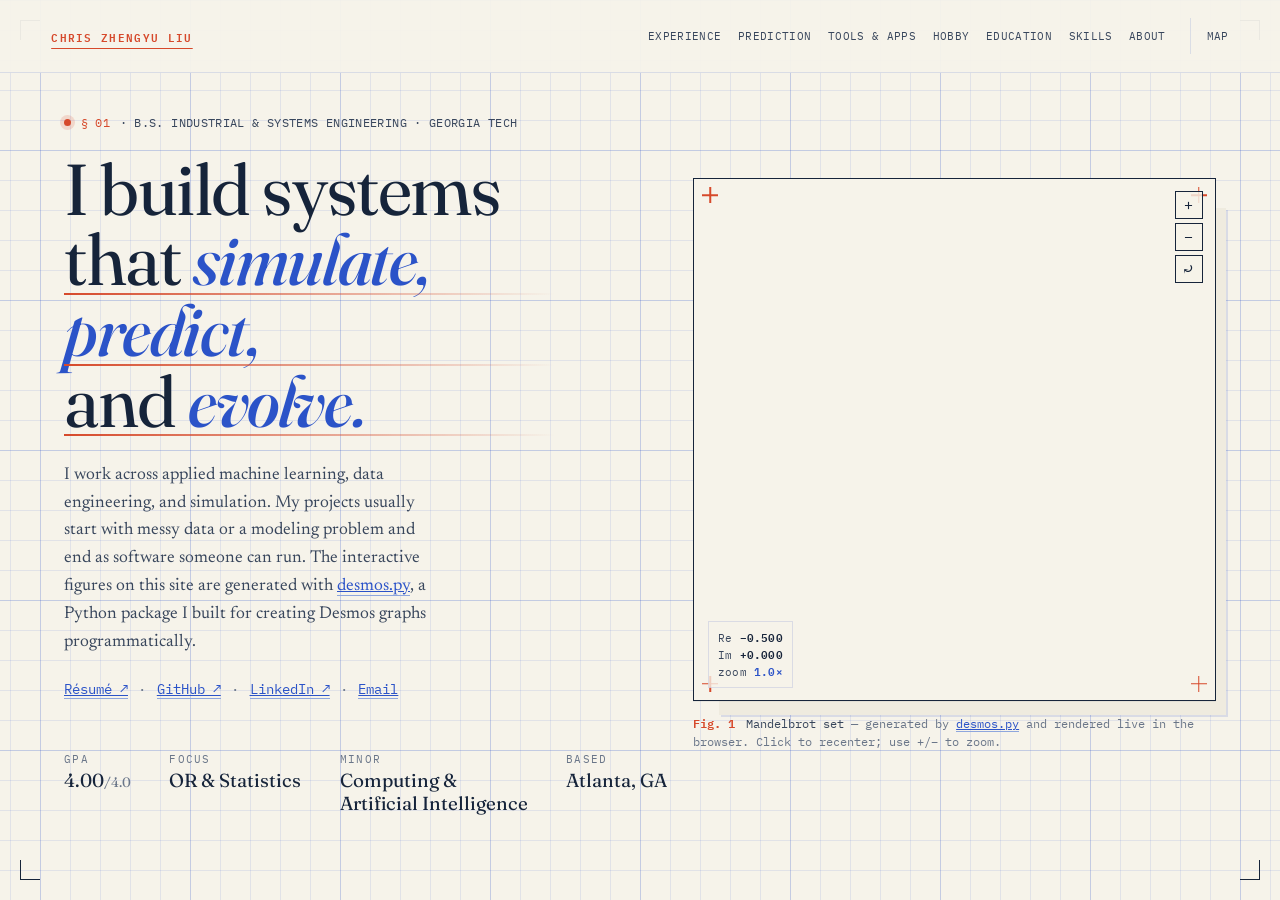
==== commit 05415a09: "Refresh portfolio content, layouts, and chain navigation" ====
--- a/linear.html
+++ b/linear.html
@@ -1,589 +1,13 @@
 <!DOCTYPE html>
 <html lang="en">
 <head>
-<meta charset="UTF-8" />
-<meta name="viewport" content="width=device-width, initial-scale=1.0" />
-<title>Chris Zhengyu Liu — Applied ML &amp; Data Engineering</title>
-<meta name="description" content="Chris Zhengyu Liu — Industrial & Systems Engineering at Georgia Tech. Applied machine learning, data engineering, and simulation." />
-<meta name="author" content="Chris Zhengyu Liu" />
-<meta name="theme-color" content="#f6f3ea" />
-<link rel="icon" href="favicon.svg" type="image/svg+xml" />
-<link rel="canonical" href="https://czliu.dev/" />
-
-<!-- Open Graph / social -->
-<meta property="og:type" content="website" />
-<meta property="og:title" content="Chris Zhengyu Liu — Applied ML & Data Engineering" />
-<meta property="og:description" content="ISyE at Georgia Tech. Applied ML, data engineering, and simulation — with a live desmos.py Mandelbrot and a Markov-chain site map." />
-<meta property="og:url" content="https://czliu.dev/" />
-<meta name="twitter:card" content="summary" />
-<meta name="twitter:title" content="Chris Zhengyu Liu — Applied ML & Data Engineering" />
-<meta name="twitter:description" content="ISyE at Georgia Tech. Applied ML, data engineering, and simulation." />
-
-<link rel="preconnect" href="https://fonts.googleapis.com" />
-<link rel="preconnect" href="https://fonts.gstatic.com" crossorigin />
-<link href="https://fonts.googleapis.com/css2?family=Fraunces:ital,opsz,wght@0,9..144,300..700;1,9..144,300..600&family=Newsreader:ital,opsz,wght@0,6..72,300..500;1,6..72,300..400&family=IBM+Plex+Mono:wght@400;500;600&display=swap" rel="stylesheet" />
-
-<link rel="stylesheet" href="css/styles.css" />
-<script src="https://www.desmos.com/api/v1.11/calculator.js?apiKey=896aa12c7b744870b70aef3f27878099"></script>
+  <meta charset="UTF-8" />
+  <meta name="viewport" content="width=device-width, initial-scale=1.0" />
+  <title>Chris Zhengyu Liu — Portfolio</title>
+  <link rel="canonical" href="https://czliu.dev/" />
+  <script>location.replace("./" + location.hash);</script>
 </head>
 <body>
-
-  <!-- drafting-paper grid + grain overlays -->
-  <div class="paper-grid" aria-hidden="true"></div>
-  <div class="grain" aria-hidden="true"></div>
-
-  <!-- docked Markov-chain minimap (appears after the §00 section; built by markov.js) -->
-  <aside class="minimap" id="minimap" aria-label="Site map — random walk">
-    <span class="minimap__cap"><span>minimap</span><span>you ●</span></span>
-  </aside>
-
-  <header class="nav">
-    <a class="nav__brand" href="#top">
-      <span class="nav__mark">C·L</span>
-      <span class="nav__name">Chris&nbsp;Zhengyu&nbsp;Liu</span>
-    </a>
-    <nav class="nav__links" aria-label="Primary">
-      <a href="#predict"><span class="idx">01</span> Work</a>
-      <a href="#experience"><span class="idx">02</span> Experience</a>
-      <a href="#about"><span class="idx">03</span> About</a>
-      <a class="nav__cta" href="#contact">Get in touch <span aria-hidden="true">↗</span></a>
-    </nav>
-  </header>
-
-  <main id="top">
-    <section class="hero" id="home">
-
-      <!-- LEFT: positioning -->
-      <div class="hero__intro">
-        <p class="eyebrow reveal" style="--d:.05s">
-          <span class="eyebrow__dot"></span>
-          B.S. Industrial &amp; Systems Engineering · Georgia Tech
-        </p>
-
-        <h1 class="hero__title">
-          <span class="line reveal" style="--d:.12s">I build systems</span>
-          <span class="line reveal" style="--d:.20s">that <em>simulate,</em></span>
-          <span class="line reveal" style="--d:.28s"><em>predict</em> &amp; <em>evolve.</em></span>
-        </h1>
-
-        <p class="hero__lede reveal" style="--d:.40s">
-          I work across applied machine learning, data engineering, and simulation. My projects
-          usually start with messy data or a modeling problem and end as software someone can run.
-          The interactive figure here is generated with
-          <a href="https://github.com/chris-zy-liu/desmos.py">desmos.py</a>, a Python package I
-          built for creating Desmos graphs programmatically.
-        </p>
-
-        <p class="hero__links reveal" style="--d:.50s">
-          <a href="Chris_Liu_General_Resume.pdf" target="_blank" rel="noopener">Résumé&nbsp;↗</a>
-          <span class="sep" aria-hidden="true">·</span>
-          <a href="https://github.com/chris-zy-liu" target="_blank" rel="noopener">GitHub&nbsp;↗</a>
-          <span class="sep" aria-hidden="true">·</span>
-          <a href="https://linkedin.com/in/chris-zhengyu-liu" target="_blank" rel="noopener">LinkedIn&nbsp;↗</a>
-          <span class="sep" aria-hidden="true">·</span>
-          <a href="mailto:czliu@gatech.edu">Email</a>
-        </p>
-
-        <dl class="hero__stats reveal" style="--d:.60s">
-          <div><dt>GPA</dt><dd>4.00<span>/4.0</span></dd></div>
-          <div><dt>Focus</dt><dd>OR &amp; Statistics</dd></div>
-          <div><dt>Minor</dt><dd>Computing &amp; AI</dd></div>
-          <div><dt>Based</dt><dd>Atlanta, GA</dd></div>
-        </dl>
-
-        <p class="statetag reveal" style="--d:.70s" data-state="0"></p>
-      </div>
-
-      <!-- RIGHT: the drafted Mandelbrot figure -->
-      <figure class="plot reveal" style="--d:.34s">
-        <div class="plot__frame" id="plot-frame">
-          <div id="calc" class="plot__calc"></div>
-
-          <!-- registration / crop marks -->
-          <span class="reg reg--tl" aria-hidden="true"></span>
-          <span class="reg reg--tr" aria-hidden="true"></span>
-          <span class="reg reg--bl" aria-hidden="true"></span>
-          <span class="reg reg--br" aria-hidden="true"></span>
-
-          <!-- live coordinate readout -->
-          <div class="plot__hud" aria-hidden="true">
-            <span class="hud__row">Re&nbsp;<b id="hud-re">−0.5000</b></span>
-            <span class="hud__row">Im&nbsp;<b id="hud-im">+0.0000</b></span>
-            <span class="hud__row hud__zoom">zoom&nbsp;<b id="hud-zoom">1.0×</b></span>
-          </div>
-
-          <!-- zoom controls -->
-          <div class="plot__ctrl">
-            <button id="zoom-in"  aria-label="Zoom in">+</button>
-            <button id="zoom-out" aria-label="Zoom out">−</button>
-            <button id="zoom-rst" aria-label="Reset view">⤾</button>
-          </div>
-        </div>
-
-        <figcaption class="plot__cap">
-          <span class="plot__fig">Fig.&nbsp;1</span>
-          Mandelbrot set <span class="muted">— generated by</span>
-          <a href="https://github.com/chris-zy-liu/desmos.py">desmos.py</a>
-          <span class="muted">and rendered live in the browser. Click to recenter; use +/− to zoom.</span>
-        </figcaption>
-      </figure>
-
-    </section>
-
-    <!-- ============================ RANDOM WALK ========================= -->
-    <section id="walk" class="section walk">
-      <header class="section__head reveal">
-        <span class="section__no">§ 00</span>
-        <h2 class="section__title">A random walk through the site</h2>
-        <p class="section__sub">
-          This site is a Markov chain. Each node is a section of the portfolio, and the chain shows
-          how the sections connect — each arrow is a transition probability, and the arrows leaving a
-          node sum to 1. The <b>orange edge</b> is the most likely next step; follow it node to node
-          for the recommended tour. <b>π</b> is the long-run share of time a random walk spends in
-          each state.
-        </p>
-      </header>
-
-      <div class="walk__stage reveal">
-        <div class="walk__diagram" id="markov" role="img"
-             aria-label="A Markov-chain state diagram of this site's sections."></div>
-
-        <aside class="walk__panel">
-          <p class="walk__kicker">Current state</p>
-          <h3 class="walk__label" id="mk-label">—</h3>
-          <p class="walk__pi" id="mk-pi"></p>
-          <p class="walk__desc" id="mk-desc"></p>
-          <p class="walk__kicker walk__kicker--next">Transition row — P(next | here)</p>
-          <ul class="walk__next" id="mk-next"></ul>
-          <a class="walk__go" id="mk-go" href="#top">Open section <span aria-hidden="true">→</span></a>
-        </aside>
-      </div>
-    </section>
-
-    <!-- ======================= PREDICTION & SEARCH ====================== -->
-    <section id="predict" class="section">
-      <header class="section__head reveal">
-        <span class="section__no">§ 01</span>
-        <h2 class="section__title">Prediction &amp; Search</h2>
-        <p class="section__sub">Projects that use data to estimate, search, and test decisions under uncertainty.</p>
-        <p class="statetag" data-state="1"></p>
-      </header>
-
-      <ol class="projects">
-
-        <!-- GT Bus Arrival Prediction -->
-        <li class="project reveal" id="p-bus">
-          <div class="project__media">
-            <svg class="fig fig--route" viewBox="0 0 200 200" aria-hidden="true">
-              <path class="fig__grid" d="M0 50H200M0 100H200M0 150H200M50 0V200M100 0V200M150 0V200"/>
-              <path id="busline" class="fig__path" d="M18 168 C 60 150, 52 96, 96 92 S 150 70, 150 40 S 176 28, 184 22"/>
-              <g class="fig__stops">
-                <circle cx="18" cy="168" r="3.5"/><circle cx="96" cy="92" r="3.5"/>
-                <circle cx="150" cy="40" r="3.5"/><circle cx="184" cy="22" r="3.5"/>
-              </g>
-              <circle class="fig__bus" r="4.5"><animateMotion dur="6s" repeatCount="indefinite" rotate="auto"><mpath href="#busline"/></animateMotion></circle>
-            </svg>
-            <span class="project__live"><span class="dot"></span>live</span>
-          </div>
-          <div class="project__body">
-            <p class="project__meta"><span class="project__fig">Fig. 2</span> Apr–May 2026</p>
-            <h3 class="project__name">GT Bus Arrival Prediction</h3>
-            <p class="project__desc">
-              I collected <b>1M+ GPS observations</b> from Georgia Tech's public transit API by polling
-              every 15&nbsp;seconds for about a month. I labeled next-stop arrivals with geospatial
-              buffering, engineered route-progress, headway, speed, traffic, and time features, and
-              trained an <b>XGBoost</b> model on a chronological split. The model now powers a live
-              dashboard for next-stop arrival estimates and historical route behavior.
-            </p>
-            <ul class="tags">
-              <li>Python</li><li>XGBoost</li><li>Pandas</li><li>Geospatial</li><li>Vultr</li>
-            </ul>
-            <p class="project__links">
-              <a href="http://108.61.220.216:8080/">Live demo <span aria-hidden="true">↗</span></a>
-            </p>
-          </div>
-        </li>
-
-        <!-- Evolutionary Symbolic Regression -->
-        <li class="project reveal" id="p-symreg">
-          <div class="project__media">
-            <svg class="fig fig--tree" viewBox="0 0 200 200" aria-hidden="true">
-              <path class="fig__grid" d="M0 50H200M0 100H200M0 150H200M50 0V200M100 0V200M150 0V200"/>
-              <g class="fig__branch">
-                <line x1="100" y1="40" x2="60" y2="92"/><line x1="100" y1="40" x2="140" y2="92"/>
-                <line x1="60" y1="92" x2="38" y2="150"/><line x1="60" y1="92" x2="84" y2="150"/>
-                <line x1="140" y1="92" x2="118" y2="150"/><line x1="140" y1="92" x2="166" y2="150"/>
-              </g>
-              <g class="fig__node">
-                <circle cx="100" cy="40" r="9"/><circle cx="60" cy="92" r="8"/><circle cx="140" cy="92" r="8"/>
-                <circle cx="38" cy="150" r="7"/><circle cx="84" cy="150" r="7"/>
-                <circle cx="118" cy="150" r="7"/><circle cx="166" cy="150" r="7"/>
-              </g>
-              <g class="fig__op">
-                <text x="100" y="44">×</text><text x="60" y="96">+</text><text x="140" y="96">−</text>
-              </g>
-            </svg>
-          </div>
-          <div class="project__body">
-            <p class="project__meta"><span class="project__fig">Fig. 3</span> Aug 2025–May 2026</p>
-            <h3 class="project__name">Evolutionary Symbolic Regression</h3>
-            <p class="project__desc">
-              A GPU-accelerated <b>genetic-programming</b> experiment for evolving interpretable
-              trading rules over intraday cryptocurrency data. I built a stack-machine tree evaluator,
-              CUDA&nbsp;/&nbsp;CuPy scoring path, Binance-to-Parquet data pipeline, multi-timeframe
-              feature generation, and out-of-sample backtesting tools for tracking P&amp;L, drawdown,
-              and rolling Sharpe.
-            </p>
-            <ul class="tags">
-              <li>DEAP</li><li>CuPy</li><li>CUDA</li><li>NumPy</li><li>Parquet</li>
-            </ul>
-            <p class="project__links">
-              <a href="https://github.com/chris-zy-liu/symbolic-evolution-of-trading-agents">GitHub <span aria-hidden="true">↗</span></a>
-            </p>
-          </div>
-        </li>
-      </ol>
-    </section>
-
-    <!-- ====================== TOOLS & APPLICATIONS ====================== -->
-    <section id="tools" class="section section--alt">
-      <header class="section__head reveal">
-        <span class="section__no">§ 02</span>
-        <h2 class="section__title">Tools &amp; Applications</h2>
-        <p class="section__sub">Applications where models, interfaces, and deployment meet.</p>
-        <p class="statetag" data-state="2"></p>
-      </header>
-
-      <ol class="projects">
-
-        <!-- Classify -->
-        <li class="project reveal" id="p-classify">
-          <div class="project__media">
-            <svg class="fig fig--canvas" viewBox="0 0 200 200" aria-hidden="true">
-              <path class="fig__grid" d="M0 50H200M0 100H200M0 150H200M50 0V200M100 0V200M150 0V200"/>
-              <path class="fig__link" d="M74 59 H96 M52 74 V92 Q52 108 78 108 M118 90 V104 Q118 120 132 124 M100 123 H120"/>
-              <g class="fig__cards">
-                <rect x="30" y="44" width="44" height="30" rx="3"/>
-                <rect x="96" y="60" width="44" height="30" rx="3"/>
-                <rect x="56" y="108" width="44" height="30" rx="3"/>
-                <rect class="fig__sum" x="120" y="120" width="48" height="32" rx="3"/>
-              </g>
-              <g class="fig__dot"><circle cx="74" cy="59" r="2.4"/><circle cx="118" cy="90" r="2.4"/><circle cx="100" cy="123" r="2.4"/></g>
-            </svg>
-          </div>
-          <div class="project__body">
-            <p class="project__meta"><span class="project__fig">Fig. 4</span> Jan 2026–Present</p>
-            <h3 class="project__name">Classify — AI classroom platform</h3>
-            <p class="project__desc">
-              A time-synchronized infinite canvas for analyzing a student's work step by step and
-              returning targeted feedback. I built the <b>Flask</b> backend, <b>Gemini</b> integration,
-              and hierarchical aggregation layer that rolls step feedback into assignment and
-              class-level summaries. The project started at a hackathon, grew from 4&nbsp;→&nbsp;6
-              contributors, and is now registered as a Georgia LLC.
-            </p>
-            <ul class="tags">
-              <li>Flask</li><li>Gemini API</li><li>PostgreSQL</li><li>AWS EC2</li><li>Vercel</li>
-            </ul>
-          </div>
-        </li>
-
-        <!-- DecoAR -->
-        <li class="project reveal" id="p-decoar">
-          <div class="project__media">
-            <svg class="fig fig--ar" viewBox="0 0 200 200" aria-hidden="true">
-              <path class="fig__grid" d="M0 50H200M0 100H200M0 150H200M50 0V200M100 0V200M150 0V200"/>
-              <path class="fig__floor" d="M40 134 L100 164 L160 134 L100 104 Z"/>
-              <path class="fig__cube-l" d="M66 86 L100 106 L100 148 L66 128 Z"/>
-              <path class="fig__cube-r" d="M134 86 L100 106 L100 148 L134 128 Z"/>
-              <path class="fig__cube-top" d="M100 66 L134 86 L100 106 L66 86 Z"/>
-              <g class="fig__scanpts"><circle cx="100" cy="66" r="2"/><circle cx="66" cy="86" r="2"/><circle cx="134" cy="86" r="2"/><circle cx="100" cy="148" r="2"/></g>
-              <line class="fig__scan" x1="48" y1="0" x2="152" y2="0">
-                <animateTransform attributeName="transform" type="translate" values="0 60;0 156;0 60" dur="4.5s" repeatCount="indefinite"/>
-              </line>
-            </svg>
-          </div>
-          <div class="project__body">
-            <p class="project__meta"><span class="project__fig">Fig. 5</span> Feb 2026 · AR / generative 3D prototype</p>
-            <h3 class="project__name">DecoAR</h3>
-            <p class="project__desc">
-              A hackathon prototype for previewing furniture in LiDAR-scanned rooms. I built the
-              Python backend for scraping retailer furniture dimensions and generating 3D assets with
-              <b>Microsoft TRELLIS</b>, which the iOS app placed into an <b>ARKit / RealityKit</b> scene.
-            </p>
-            <ul class="tags">
-              <li>Python</li><li>Microsoft TRELLIS</li><li>ARKit</li><li>RealityKit</li><li>Generative 3D</li>
-            </ul>
-            <p class="project__links">
-              <a href="https://www.youtube.com/watch?v=DTVRyiNHafc">Demo <span aria-hidden="true">↗</span></a>
-              <span class="project__credit">courtesy of my teammate</span>
-            </p>
-          </div>
-        </li>
-      </ol>
-    </section>
-
-    <!-- ========================= HOBBY PROJECTS ========================= -->
-    <section id="hobby" class="section">
-      <header class="section__head reveal">
-        <span class="section__no">§ 03</span>
-        <h2 class="section__title">Hobby projects</h2>
-        <p class="section__sub">Personal tools and experiments, made for the love of it.</p>
-        <p class="statetag" data-state="3"></p>
-      </header>
-
-      <ol class="projects">
-
-        <!-- desmos.py -->
-        <li class="project reveal" id="p-desmos">
-          <div class="project__media">
-            <svg class="fig fig--compile" viewBox="0 0 200 200" aria-hidden="true">
-              <path class="fig__grid" d="M0 50H200M0 100H200M0 150H200M50 0V200M100 0V200M150 0V200"/>
-              <g class="fig__code">
-                <rect x="22" y="58" width="56" height="6" rx="2"/><rect x="22" y="72" width="40" height="6" rx="2"/>
-                <rect x="22" y="86" width="60" height="6" rx="2"/><rect x="22" y="100" width="34" height="6" rx="2"/>
-                <rect x="22" y="114" width="48" height="6" rx="2"/>
-              </g>
-              <path class="fig__arrow" d="M92 90 H120 M114 84 L122 90 L114 96"/>
-              <path class="fig__curve" d="M134 132 C 146 132, 150 70, 162 70 S 178 118, 184 118"/>
-              <path class="fig__axes" d="M132 60V134H186"/>
-            </svg>
-            <span class="project__live"><span class="dot"></span>live</span>
-          </div>
-          <div class="project__body">
-            <p class="project__meta"><span class="project__fig">Fig. 6</span> May 2026–Present · the figure up top</p>
-            <h3 class="project__name">desmos.py</h3>
-            <p class="project__desc">
-              Some tools start as small annoyances I cannot stop thinking about. <b>desmos.py</b> is an
-              open-source Python package, published on <b>PyPI</b>, that converts a strict subset of
-              Python into Desmos expressions, state JSON, and self-contained interactive HTML graphs.
-              The Mandelbrot figure at the top of this page is generated with it.
-            </p>
-            <ul class="tags">
-              <li>Python</li><li>AST / compilers</li><li>PyPI</li><li>Setuptools</li>
-            </ul>
-            <p class="project__links">
-              <a href="https://github.com/chris-zy-liu/desmos.py">GitHub <span aria-hidden="true">↗</span></a>
-              <a href="https://pypi.org/project/desmosdotpy/">PyPI <span aria-hidden="true">↗</span></a>
-            </p>
-          </div>
-        </li>
-
-        <!-- ibus-stroke-order-input -->
-        <li class="project reveal" id="p-ibus">
-          <div class="project__media">
-            <svg class="fig fig--ibus" viewBox="0 0 200 200" aria-hidden="true">
-              <path class="fig__grid" d="M0 50H200M0 100H200M0 150H200M50 0V200M100 0V200M150 0V200"/>
-              <g class="fig__branch">
-                <line x1="58" y1="58" x2="142" y2="58"/><line x1="142" y1="58" x2="142" y2="142"/>
-                <line x1="142" y1="142" x2="58" y2="142"/><line x1="58" y1="142" x2="58" y2="58"/>
-                <line x1="100" y1="58" x2="100" y2="142"/><line x1="58" y1="100" x2="142" y2="100"/>
-              </g>
-              <g class="fig__node">
-                <circle cx="58" cy="58" r="5"/><circle cx="142" cy="58" r="5"/>
-                <circle cx="58" cy="142" r="5"/><circle cx="142" cy="142" r="5"/>
-                <circle cx="100" cy="100" r="6"/>
-              </g>
-            </svg>
-          </div>
-          <div class="project__body">
-            <p class="project__meta"><span class="project__fig">Fig. 7</span> Linux input method</p>
-            <h3 class="project__name">ibus-stroke-order-input</h3>
-            <p class="project__desc">
-              A Linux IBus input method I use for Chinese typing. It maps the five primary strokes of
-              Regular Script onto five keys, letting me type simplified and traditional characters by
-              stroke order.
-            </p>
-            <ul class="tags">
-              <li>Python</li><li>IBus</li><li>Linux</li>
-            </ul>
-            <p class="project__links">
-              <a href="https://github.com/chris-zy-liu/ibus-stroke-order-input">GitHub <span aria-hidden="true">↗</span></a>
-            </p>
-          </div>
-        </li>
-      </ol>
-    </section>
-
-    <!-- =========================== EXPERIENCE =========================== -->
-    <section id="experience" class="section section--alt">
-      <header class="section__head reveal">
-        <span class="section__no">§ 04</span>
-        <h2 class="section__title">Experience</h2>
-        <p class="section__sub">Research roles where I build the software, data pipelines, and tools that make the work reproducible.</p>
-        <p class="statetag" data-state="4"></p>
-      </header>
-
-      <div class="research">
-        <article class="rentry reveal">
-          <div class="rentry__rail">
-            <span class="rentry__date">Jan 2026 — Present</span>
-            <span class="rentry__org">Georgia Tech · Civil &amp; Environmental Engineering</span>
-          </div>
-          <div class="rentry__body">
-            <h3 class="rentry__role">Programming Research Assistant — Machine Vision</h3>
-            <ul class="rentry__points">
-              <li>Lead development of a Flask/REST + JavaScript dashboard for an open-source sidewalk
-                simulation system modeling <b>18 mobility profiles</b>, replacing a notebook-based
-                workflow with configurable networks, accessibility cost add-ons, and batch execution.</li>
-              <li>Designed multithreaded job-queue and scenario-staging workflows to run, monitor, and
-                aggregate <b>tens of thousands of simulations</b>, exporting route results as geospatial shapefiles.</li>
-              <li>Designed a relational schema and web tools for pedestrian-asset management and video
-                playback; collaborate across a 20-member research group and co-author a manuscript planned for TRB submission.</li>
-            </ul>
-          </div>
-        </article>
-
-        <article class="rentry reveal">
-          <div class="rentry__rail">
-            <span class="rentry__date">Jun 2024 — May 2025</span>
-            <span class="rentry__org">Georgia Tech · Scheller College of Business</span>
-          </div>
-          <div class="rentry__body">
-            <h3 class="rentry__role">Research Assistant — NLP &amp; Data Engineering <span class="rentry__pi">(Dr. Tracey Swartz)</span></h3>
-            <ul class="rentry__points">
-              <li>Built a Python/Linux <b>ETL pipeline</b> for a 17&nbsp;GB corpus spanning <b>10,000+</b> filings,
-                shareholder letters, and executive web profiles using Selenium, PyMuPDF, OCR, XML, regex, Pandas, and multiprocessing.</li>
-              <li>Replaced a manual collection and extraction workflow with a parallelized pipeline that exported
-                research-ready Excel datasets and routed ambiguous records for human review.</li>
-              <li>Engineered <b>TF-IDF</b> features from shareholder communications and wrote protocols used to
-                train and coordinate two interns on web scraping and data processing.</li>
-            </ul>
-          </div>
-        </article>
-      </div>
-    </section>
-
-    <!-- ============================ EDUCATION =========================== -->
-    <section id="education" class="section">
-      <header class="section__head reveal">
-        <span class="section__no">§ 05</span>
-        <h2 class="section__title">Education</h2>
-        <p class="section__sub">Industrial &amp; Systems Engineering at Georgia Tech, focused on operations research, statistics, computing, and applied modeling.</p>
-        <p class="statetag" data-state="5"></p>
-      </header>
-
-      <div class="edu reveal">
-        <div class="edu__main">
-          <p class="edu__date">2025 — Expected May 2028</p>
-          <h3 class="edu__school">Georgia Institute of Technology</h3>
-          <p class="edu__deg">B.S. Industrial &amp; Systems Engineering · <b>4.00 / 4.0 GPA</b></p>
-          <dl class="edu__facts">
-            <dt>Concentration</dt><dd>Advanced Studies in Operations Research and Statistics</dd>
-            <dt>Minor</dt><dd>Computing &amp; AI</dd>
-            <dt>Honors</dt><dd>Faculty Honors — Fall 2025, Spring 2026</dd>
-            <dt>Looking ahead</dt><dd>Planning to apply to Georgia Tech's BS/MS in Computational Science &amp; Engineering.</dd>
-          </dl>
-        </div>
-        <div class="edu__course">
-          <p class="edu__kicker">Relevant coursework</p>
-          <ul class="edu__list">
-            <li>Data Structures &amp; Algorithms</li><li>Object-Oriented Programming</li>
-            <li>Database Systems</li><li>Probability</li><li>Stochastic Processes</li>
-            <li>Linear Algebra</li><li>Simulation Analysis &amp; Design</li>
-            <li>Engineering Optimization</li><li>Regression &amp; Forecasting</li>
-            <li>Computer Organization &amp; Programming</li>
-          </ul>
-        </div>
-      </div>
-    </section>
-
-    <!-- ============================== SKILLS ============================ -->
-    <section id="skills" class="section section--alt">
-      <header class="section__head reveal">
-        <span class="section__no">§ 06</span>
-        <h2 class="section__title">Skills</h2>
-        <p class="section__sub">Tools grouped by how they show up in my work: modeling, data, backend systems, infrastructure, and packaging.</p>
-        <p class="statetag" data-state="6"></p>
-      </header>
-
-      <div class="skills reveal">
-        <div class="skl"><p class="skl__cat">Languages &amp; query</p><p class="skl__items">Python · Java · SQL</p><p class="skl__note">Python is my primary language for modeling, backends, data pipelines, and tooling.</p></div>
-        <div class="skl"><p class="skl__cat">ML &amp; modeling</p><p class="skl__items">XGBoost · Scikit-learn · DEAP · CuPy</p><p class="skl__note">Gradient boosting, classical ML, and GPU genetic programming.</p></div>
-        <div class="skl"><p class="skl__cat">Data &amp; numerics</p><p class="skl__items">Pandas · NumPy · Geospatial</p><p class="skl__note">ETL, feature engineering, and large tabular workflows.</p></div>
-        <div class="skl"><p class="skl__cat">Backend &amp; storage</p><p class="skl__items">Flask · REST · MySQL · PostgreSQL · Selenium</p><p class="skl__note">APIs, relational schemas, and data collection.</p></div>
-        <div class="skl"><p class="skl__cat">Infrastructure</p><p class="skl__items">Git · Linux · AWS EC2 · GCP Compute</p><p class="skl__note">Deploying and operating small systems end to end.</p></div>
-        <div class="skl"><p class="skl__cat">Packaging</p><p class="skl__items">PyPI · Setuptools</p><p class="skl__note">Packaged and published desmos.py for installation through PyPI.</p></div>
-      </div>
-    </section>
-
-    <!-- ============================== ABOUT ============================= -->
-    <section id="about" class="section">
-      <header class="section__head reveal">
-        <span class="section__no">§ 07</span>
-        <h2 class="section__title">About</h2>
-        <p class="section__sub">I like work that spans the full path from raw data to usable systems.</p>
-        <p class="statetag" data-state="7"></p>
-      </header>
-
-      <div class="about">
-        <div class="about__col about__bio reveal">
-          <p class="about__lead">
-            I'm an <b>Industrial &amp; Systems Engineering</b> student at Georgia Tech. I am most drawn
-            to projects where the boundaries blur between data collection, modeling, simulation, and
-            software engineering.
-          </p>
-          <p class="about__lead">Away from the terminal, I write poetry and work in <b>English and Mandarin</b>.</p>
-
-          <figure class="about__poem">
-            <span class="about__figmark">Fig. ∞</span>
-            <blockquote class="about__verse">
-              The moon calls, then, behind the towers of the City;<br>
-              It beckons, then, for you, and for me.
-            </blockquote>
-            <figcaption>
-              From <cite>The Midnight Hall</cite> — collected at
-              <a href="https://chris-zy-liu.github.io/">积鱼成水 <span aria-hidden="true">↗</span></a>.
-            </figcaption>
-          </figure>
-
-          <p class="about__contact">
-            For research, internship, or project conversations:
-            <a href="mailto:czliu@gatech.edu">Email</a> ·
-            <a href="https://github.com/chris-zy-liu" target="_blank" rel="noopener">GitHub</a> ·
-            <a href="https://linkedin.com/in/chris-zhengyu-liu" target="_blank" rel="noopener">LinkedIn</a> ·
-            <a href="Chris_Liu_General_Resume.pdf" target="_blank" rel="noopener">Résumé</a>
-          </p>
-        </div>
-
-        <div class="about__col about__legend reveal">
-          <dl class="legend">
-            <dt>Honors</dt>
-            <dd>Faculty Honors (Fall 2025, Spring 2026) · 3rd Place, HackGwinnett 2024</dd>
-            <dt>Writing</dt>
-            <dd>Published with the Live Poets Society of New&nbsp;Jersey &amp; Poetry Lab Shanghai</dd>
-          </dl>
-        </div>
-      </div>
-    </section>
-
-    <!-- ============================= CONTACT ============================ -->
-    <footer id="contact" class="contact">
-      <div class="contact__inner reveal">
-        <p class="contact__no">§ 08 — Contact</p>
-        <h2 class="contact__title">Let's build something.</h2>
-        <ul class="contact__links">
-          <li><a href="mailto:czliu@gatech.edu">czliu@gatech.edu</a></li>
-          <li><a href="https://github.com/chris-zy-liu">GitHub</a></li>
-          <li><a href="https://linkedin.com/in/chris-zhengyu-liu">LinkedIn</a></li>
-          <li><a href="Chris_Liu_General_Resume.pdf">Résumé</a></li>
-        </ul>
-        <p class="contact__foot">
-          <span>Chris Zhengyu Liu</span>
-          <span>Atlanta, GA</span>
-          <span>Built from scratch — see <a href="https://github.com/chris-zy-liu/desmos.py">desmos.py</a>, Fig.&nbsp;1.</span>
-        </p>
-      </div>
-    </footer>
-  </main>
-
-  <noscript>
-    <p style="text-align:center;font-family:monospace;padding:2rem">
-      This site uses JavaScript for its interactive figures. Please enable it to explore them.
-    </p>
-  </noscript>
-
-  <script src="js/mandelbrot.js"></script>
-  <script src="js/markov.js"></script>
-  <script src="js/main.js"></script>
+  <p><a href="./">Open Chris Zhengyu Liu’s portfolio.</a></p>
 </body>
 </html>
